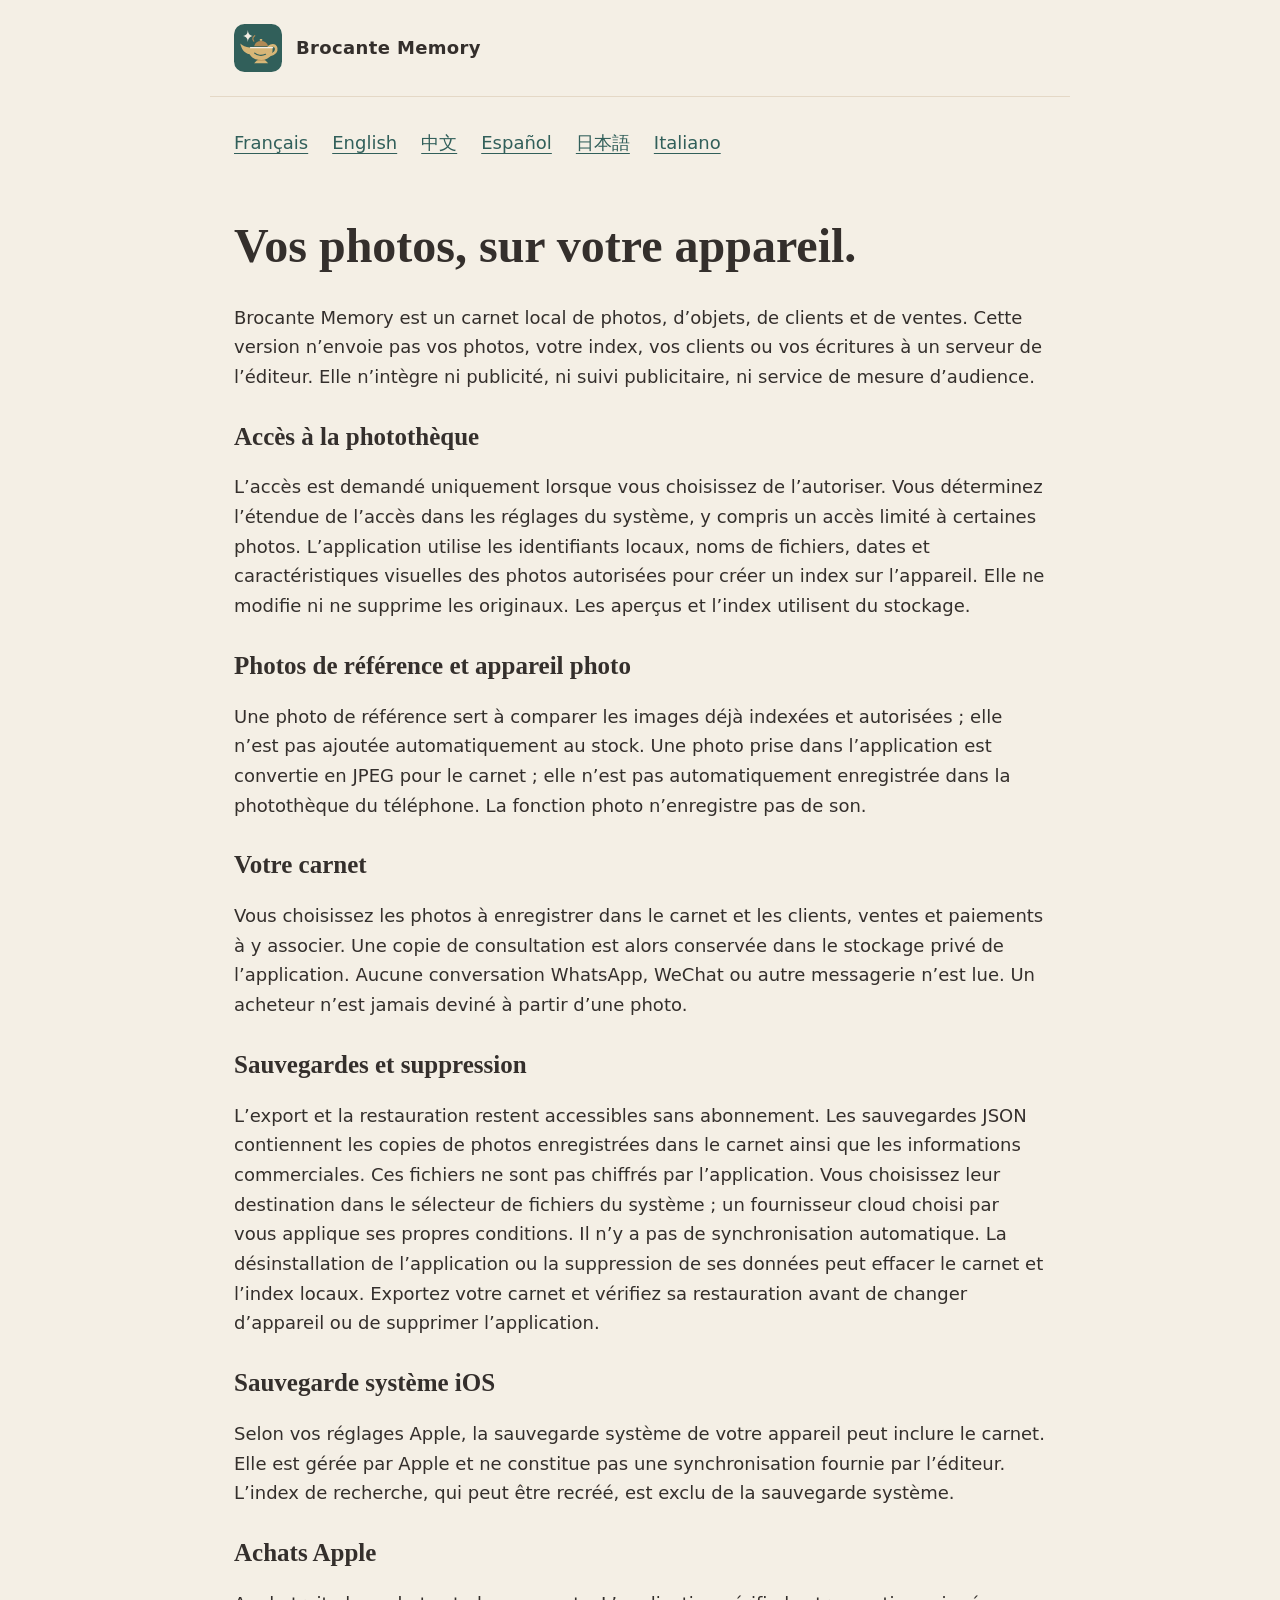
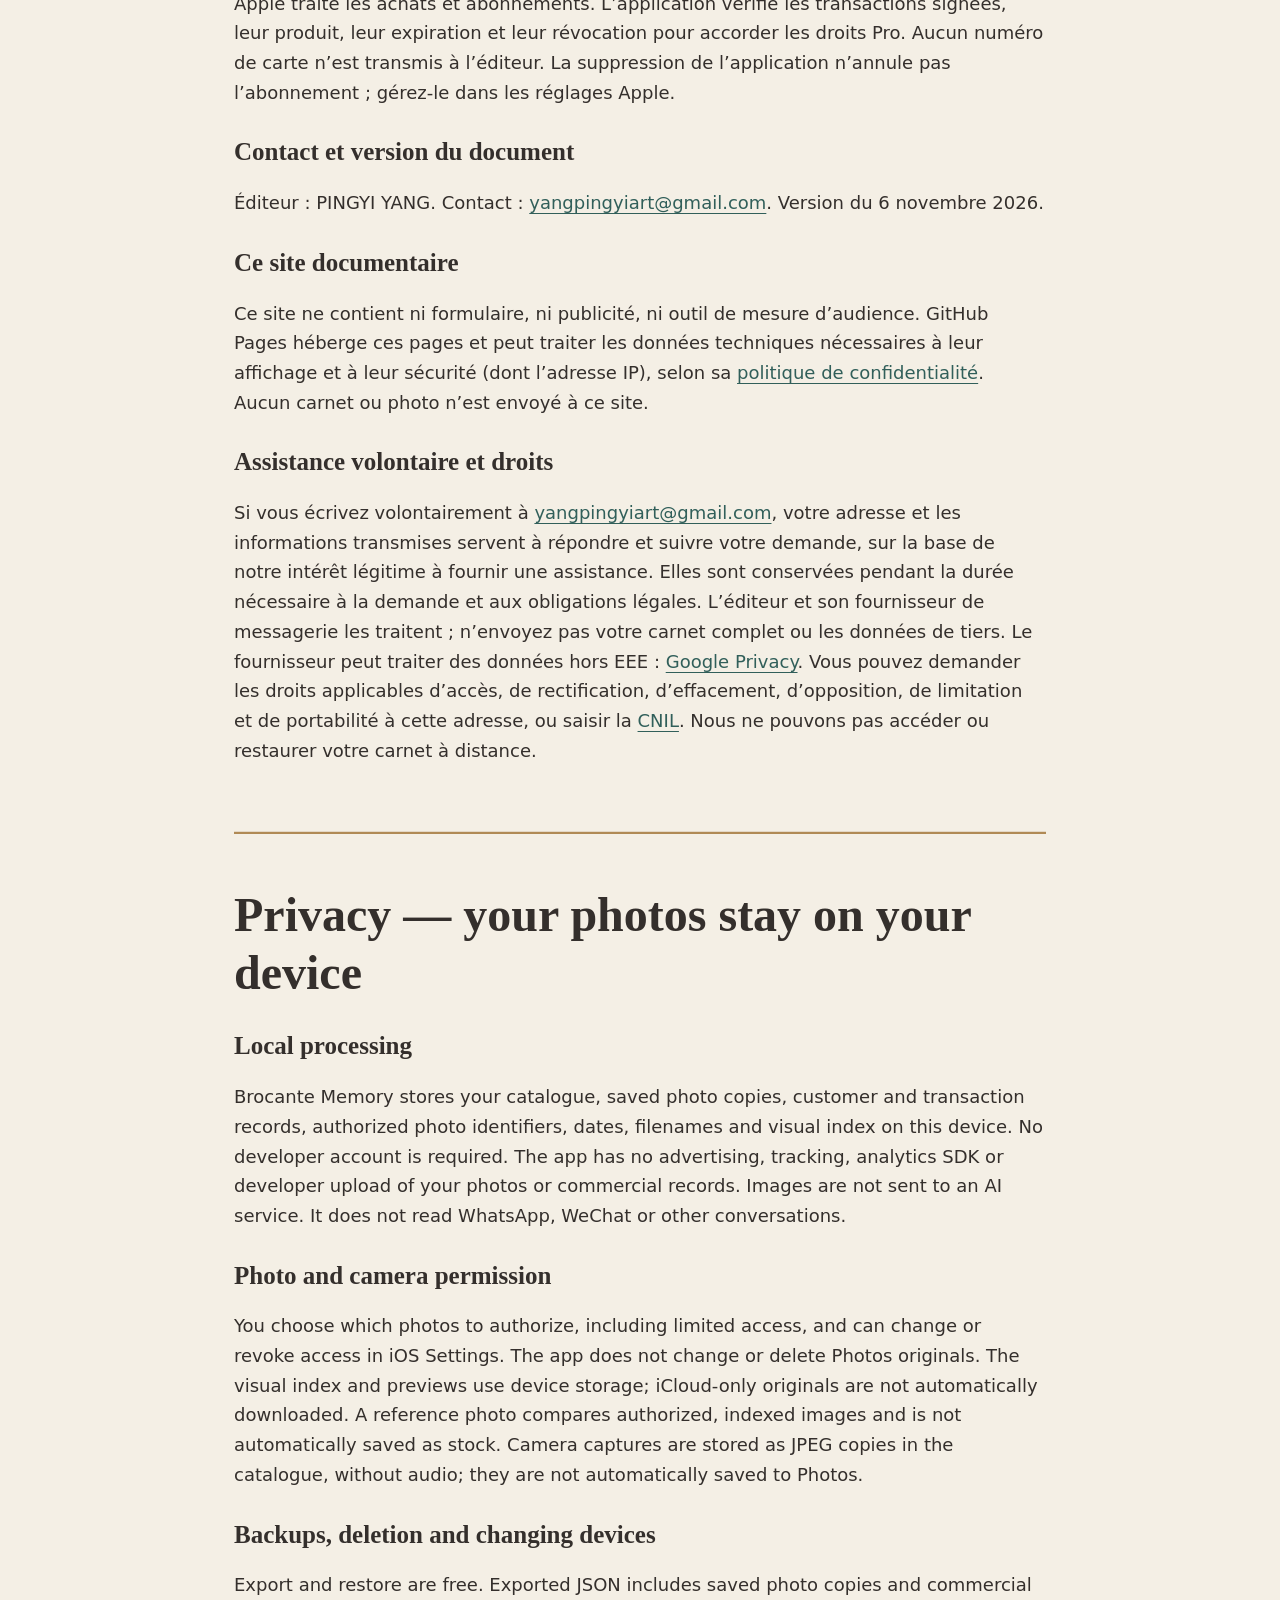
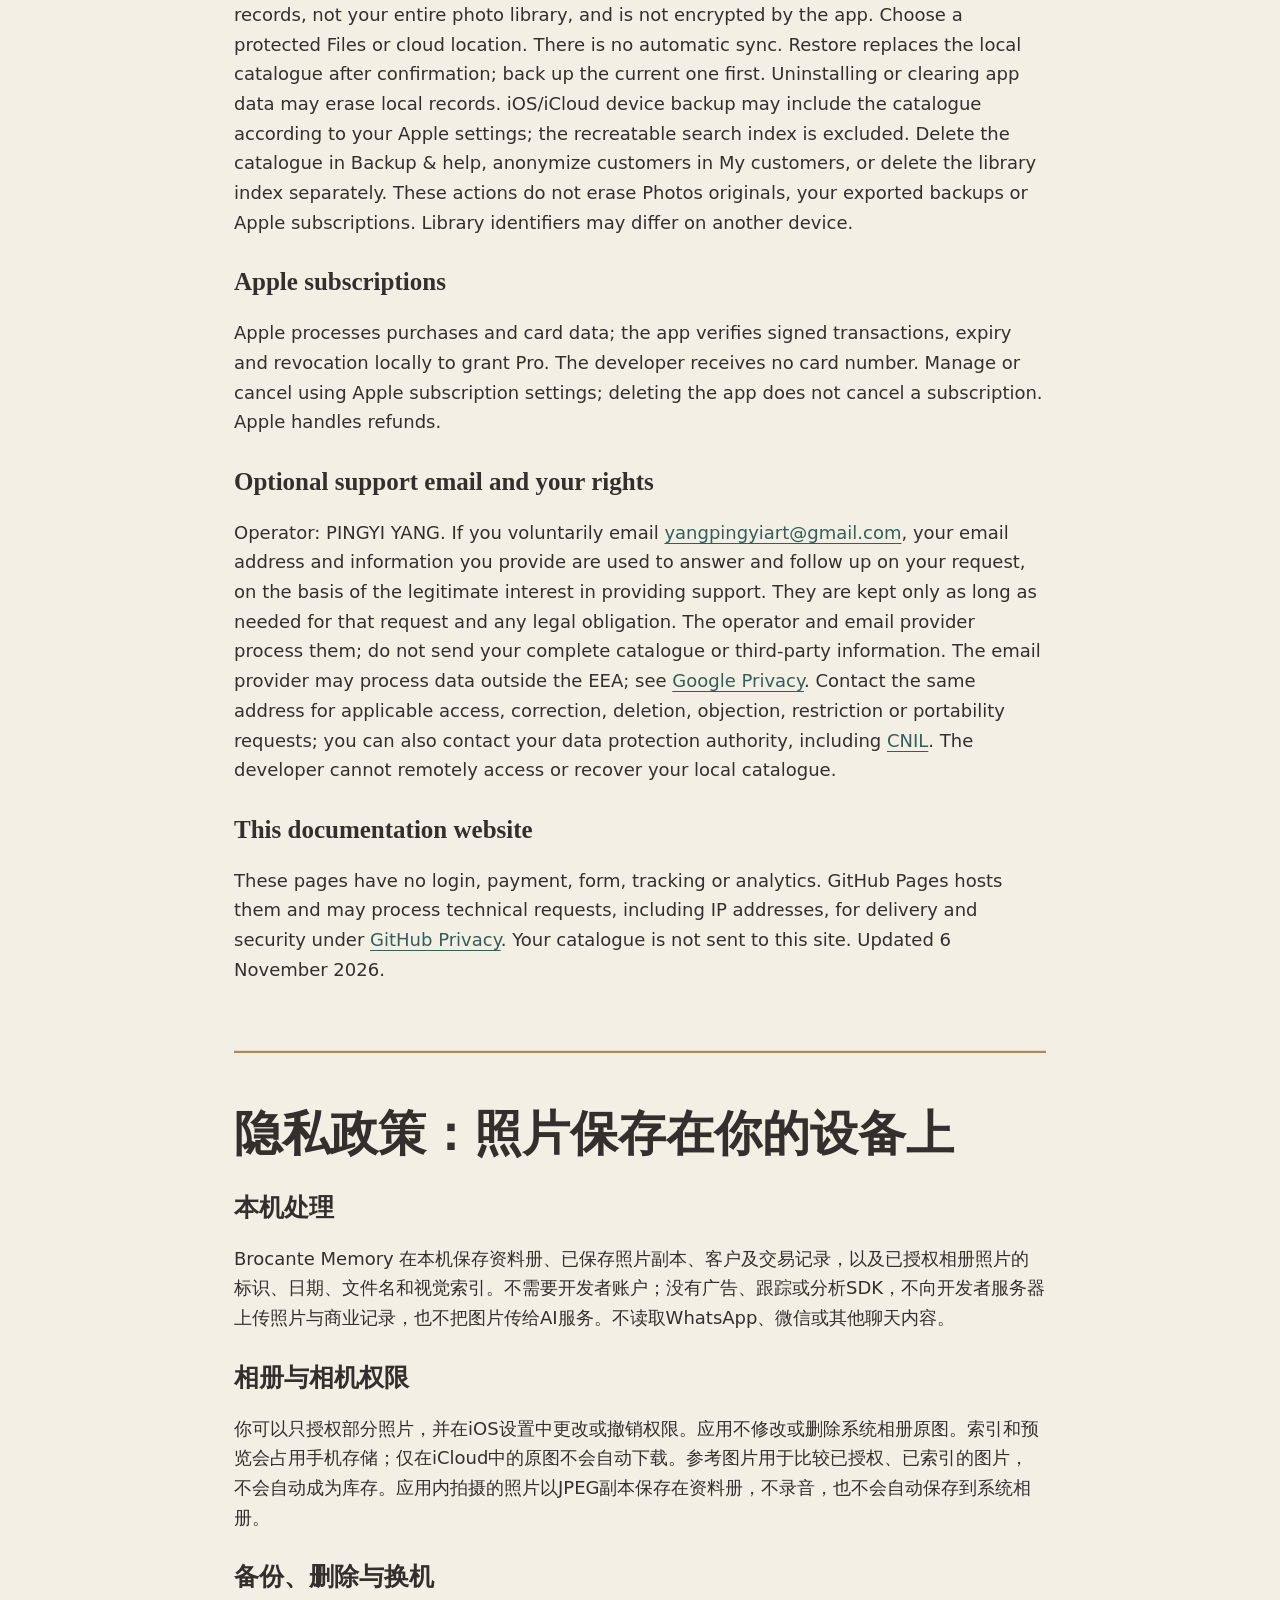
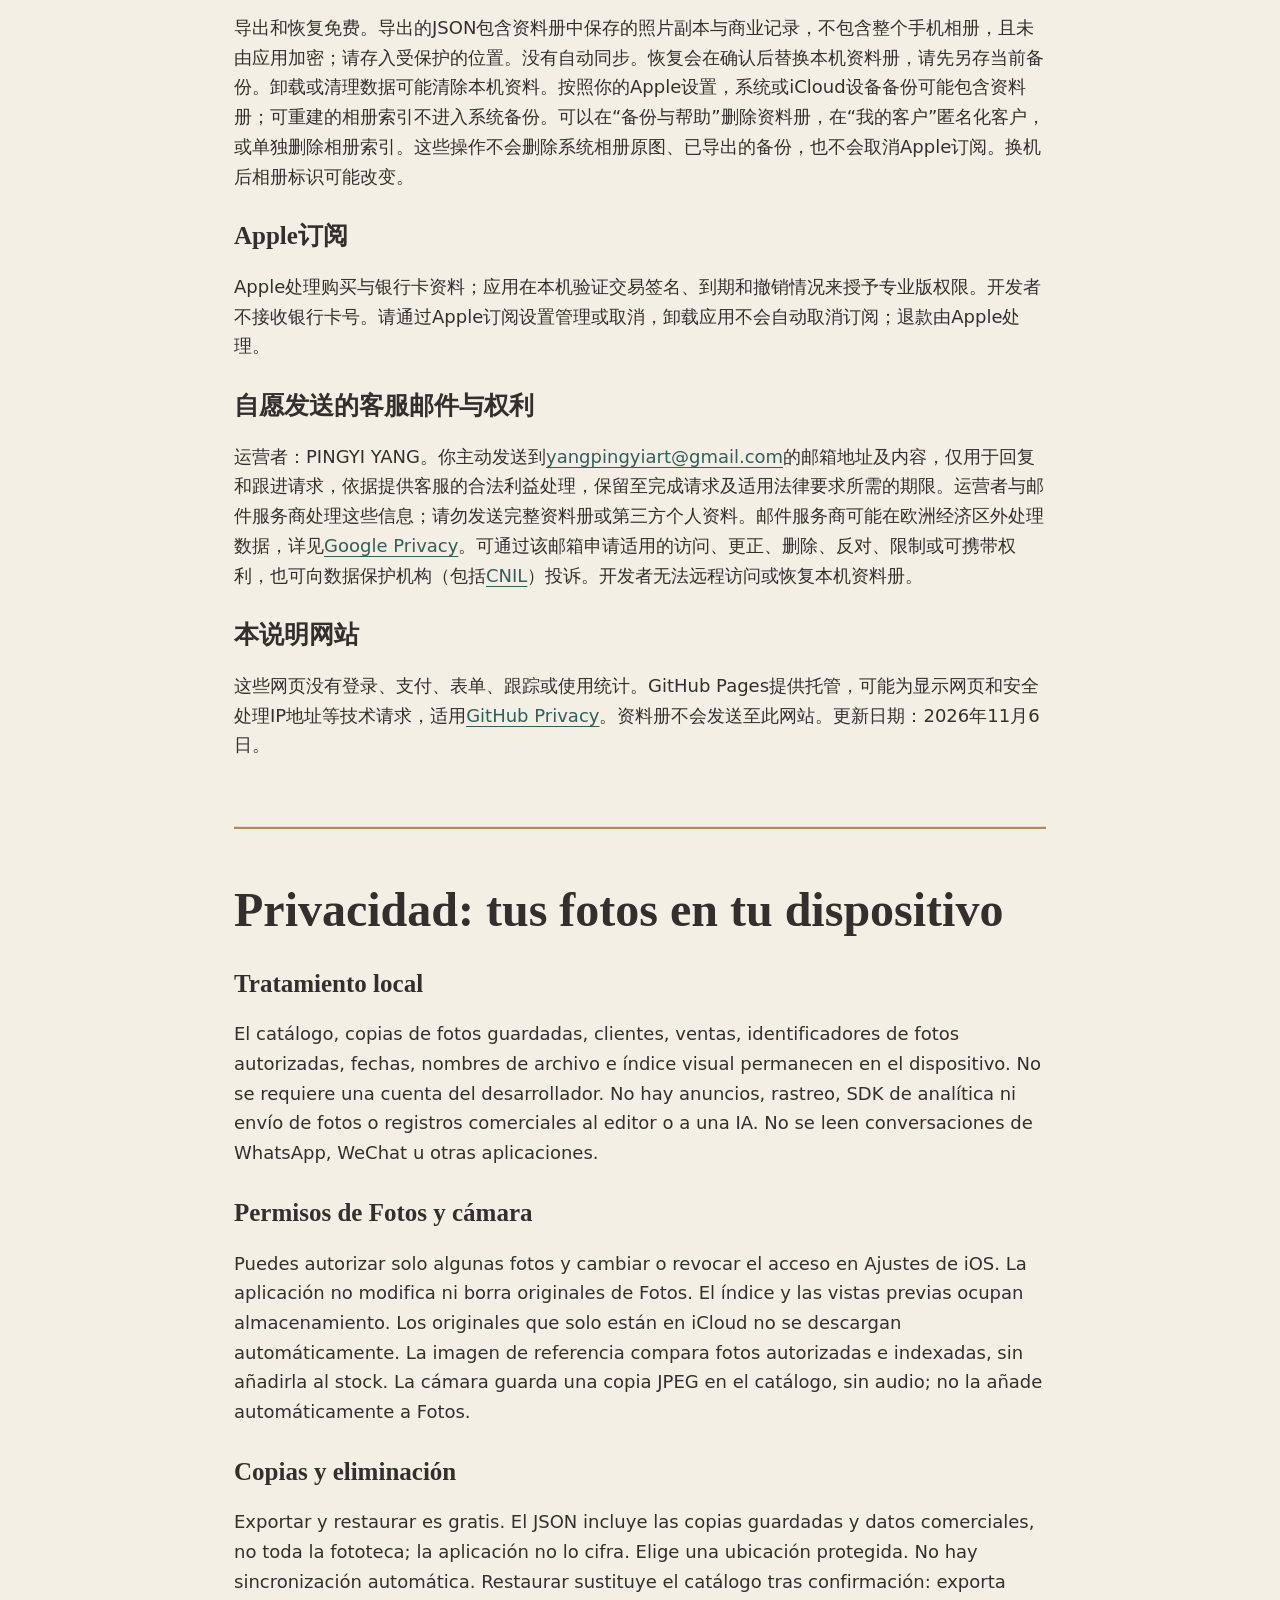
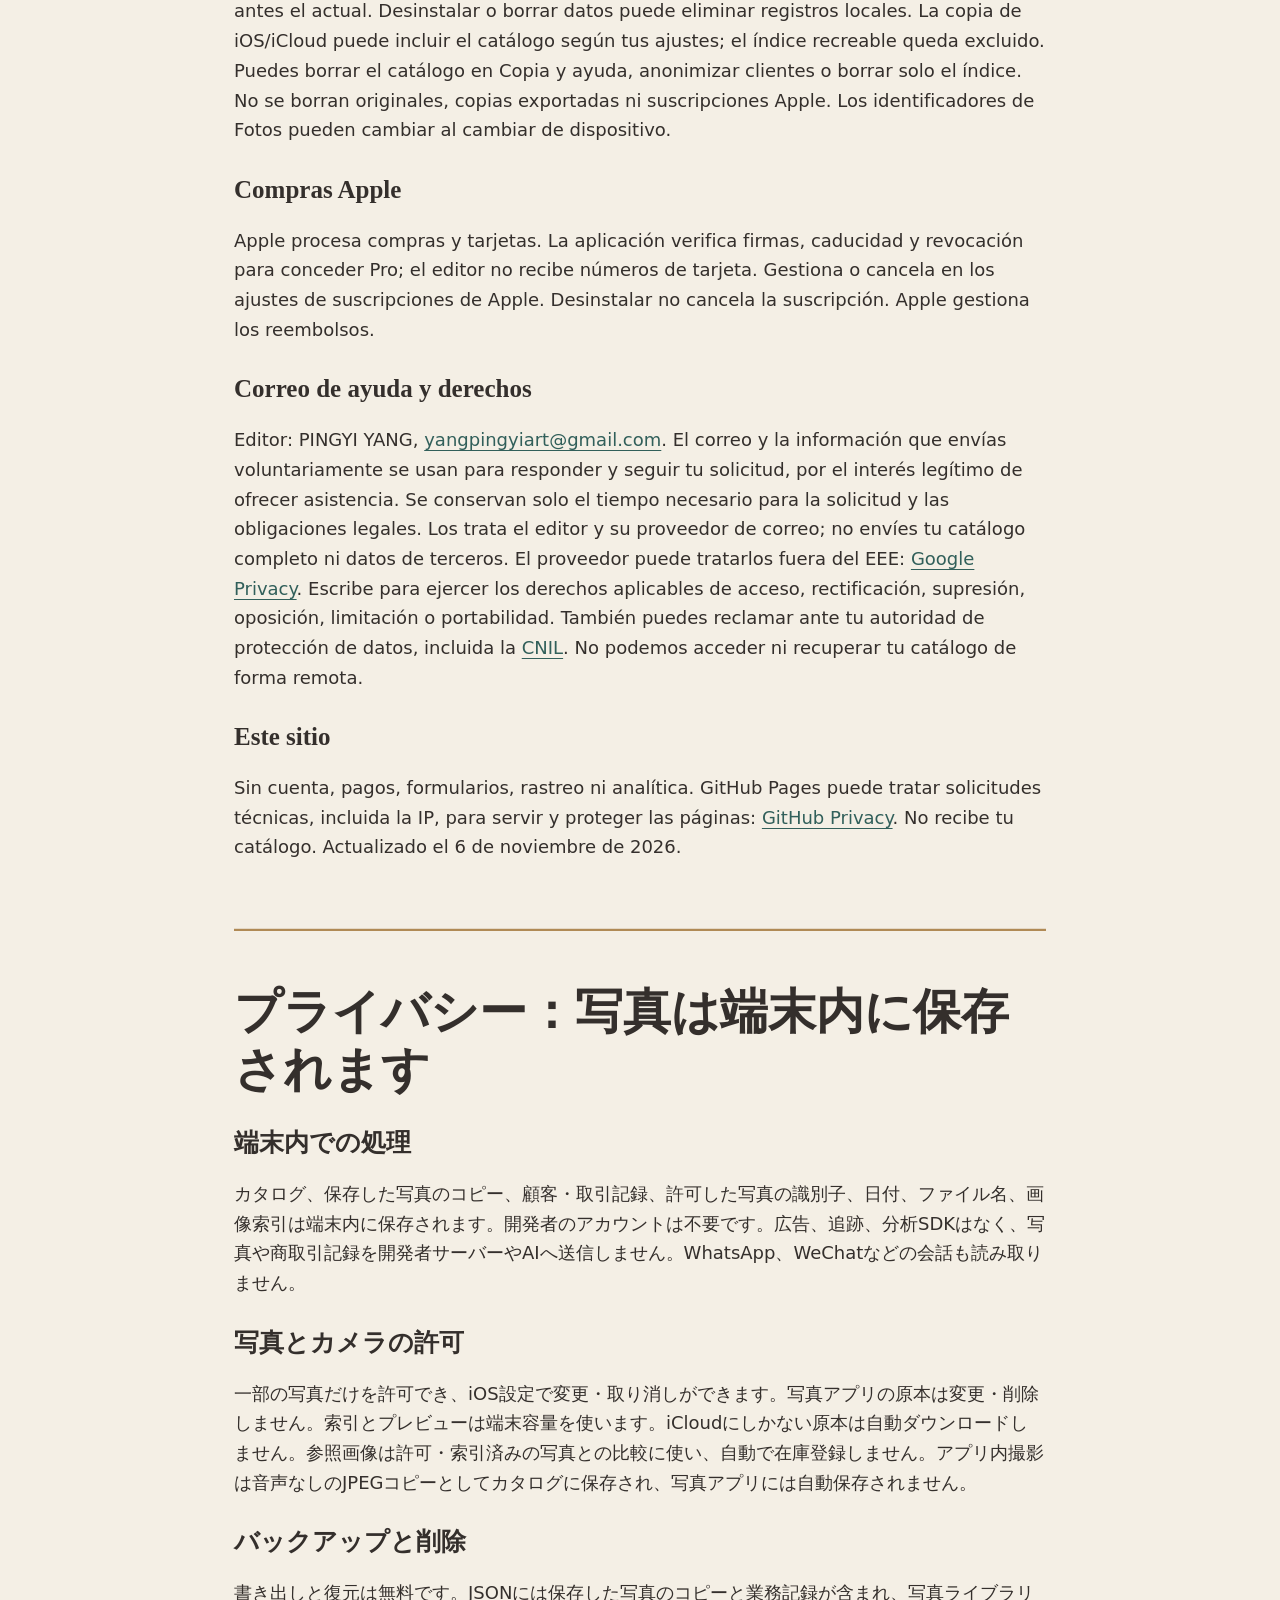
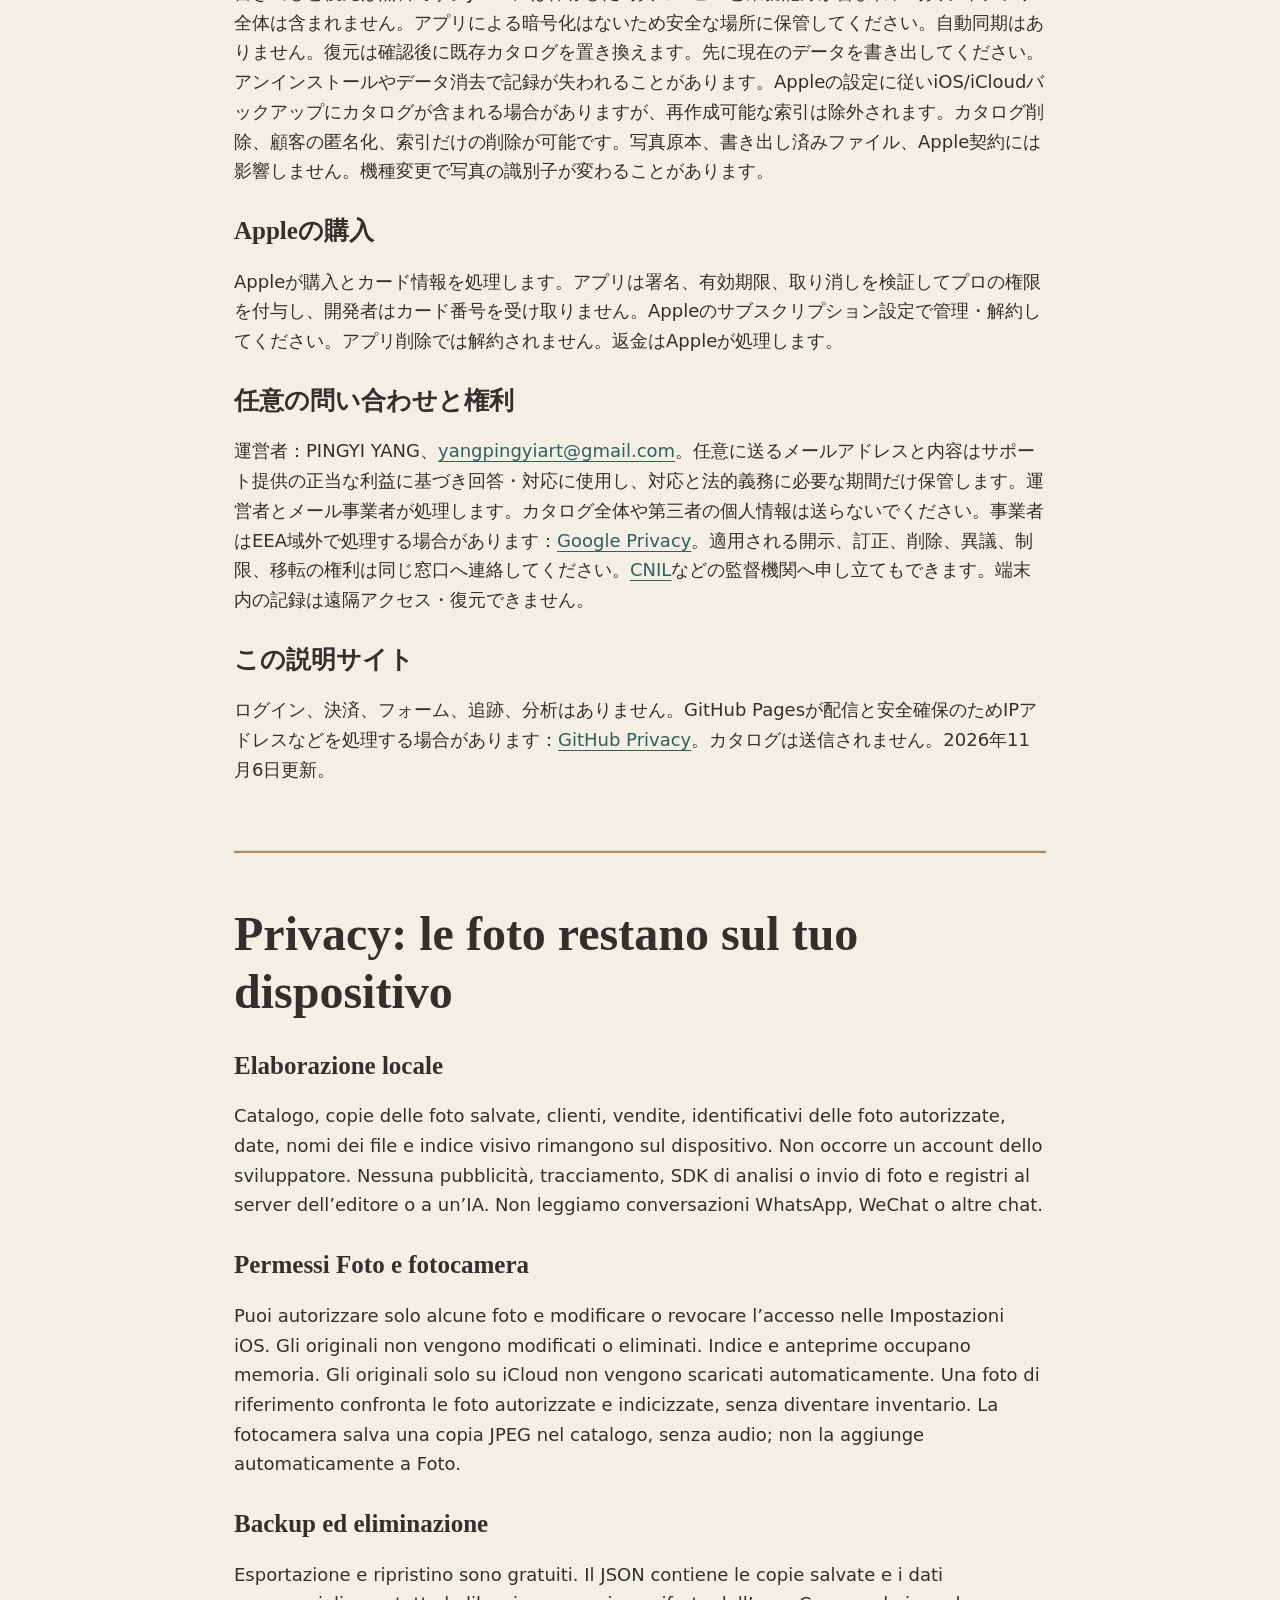
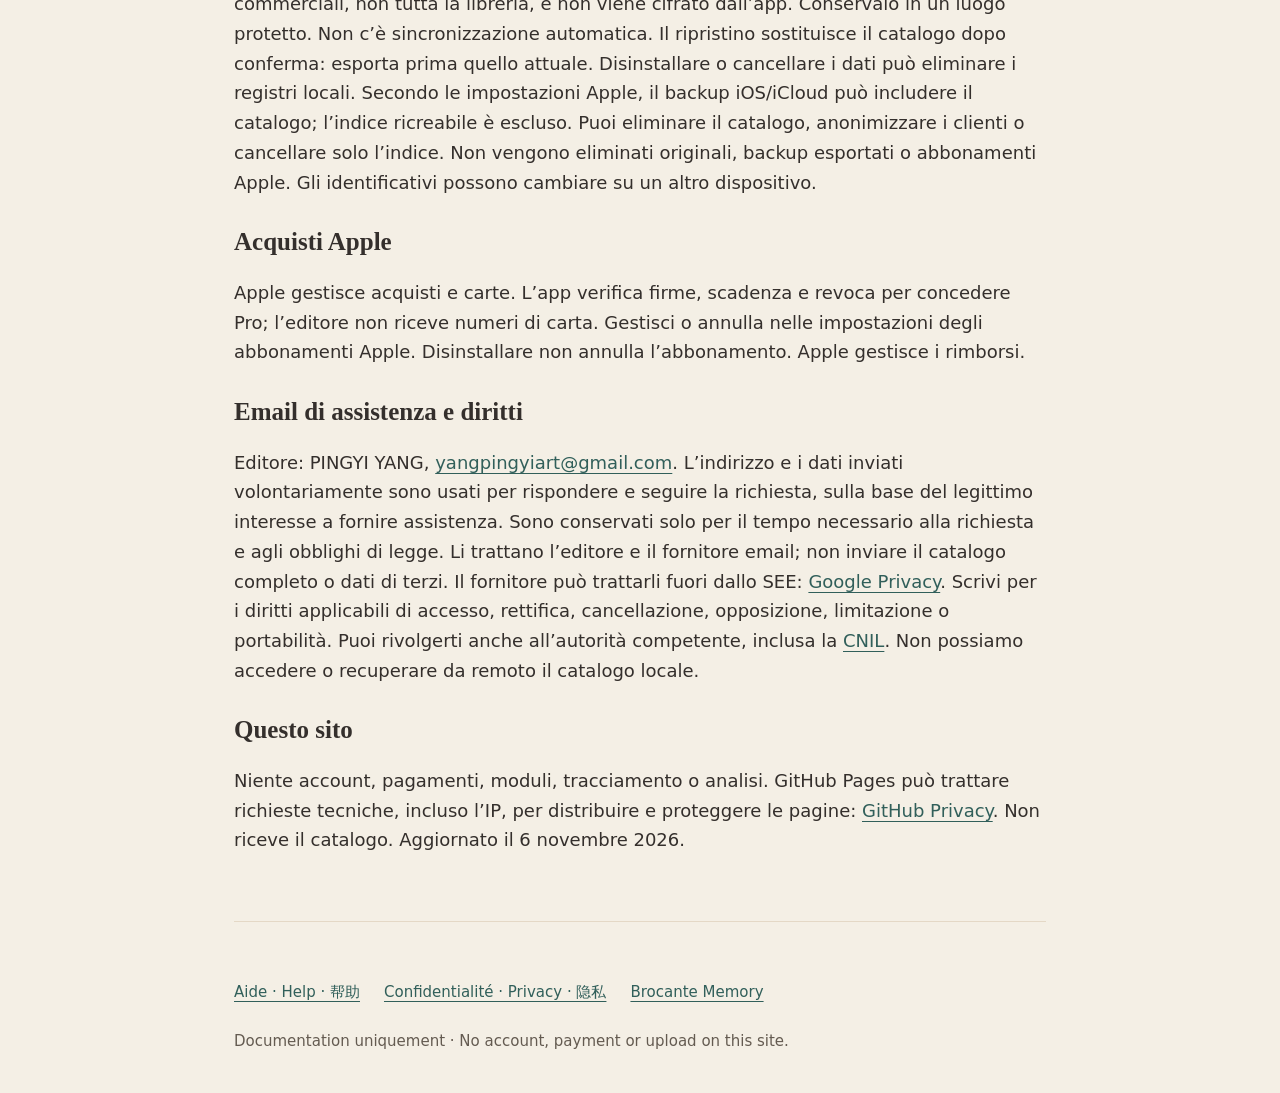
==== privacy.html @ 0a9341d8 "Publish reviewed six-language help and privacy documents" ====
<!doctype html><html lang="fr"><head><meta charset="utf-8"><meta name="viewport" content="width=device-width,initial-scale=1"><title>Brocante Memory — Confidentialité</title><link rel="stylesheet" href="./support.css"><meta http-equiv="Content-Security-Policy" content="default-src 'none'; style-src 'self'; img-src 'self'; base-uri 'none'; form-action 'none'; object-src 'none'"></head><body><header><img src="./icon.svg" alt=""><strong>Brocante Memory</strong></header><main><nav aria-label="Languages"><a href="./privacy.html#fr" lang="fr">Français</a><a href="./privacy.html#en" lang="en">English</a><a href="./privacy.html#zh" lang="zh">中文</a><a href="./privacy.html#es" lang="es">Español</a><a href="./privacy.html#ja" lang="ja">日本語</a><a href="./privacy.html#it" lang="it">Italiano</a></nav><section class="language" id="fr" lang="fr"><h1>Vos photos, sur votre appareil.</h1><p>Brocante Memory est un carnet local de photos, d’objets, de clients et de ventes. Cette version n’envoie pas vos photos, votre index, vos clients ou vos écritures à un serveur de l’éditeur. Elle n’intègre ni publicité, ni suivi publicitaire, ni service de mesure d’audience.</p><h2>Accès à la photothèque</h2><p>L’accès est demandé uniquement lorsque vous choisissez de l’autoriser. Vous déterminez l’étendue de l’accès dans les réglages du système, y compris un accès limité à certaines photos. L’application utilise les identifiants locaux, noms de fichiers, dates et caractéristiques visuelles des photos autorisées pour créer un index sur l’appareil. Elle ne modifie ni ne supprime les originaux. Les aperçus et l’index utilisent du stockage.</p><h2>Photos de référence et appareil photo</h2><p>Une photo de référence sert à comparer les images déjà indexées et autorisées ; elle n’est pas ajoutée automatiquement au stock. Une photo prise dans l’application est convertie en JPEG pour le carnet ; elle n’est pas automatiquement enregistrée dans la photothèque du téléphone. La fonction photo n’enregistre pas de son.</p><h2>Votre carnet</h2><p>Vous choisissez les photos à enregistrer dans le carnet et les clients, ventes et paiements à y associer. Une copie de consultation est alors conservée dans le stockage privé de l’application. Aucune conversation WhatsApp, WeChat ou autre messagerie n’est lue. Un acheteur n’est jamais deviné à partir d’une photo.</p><h2>Sauvegardes et suppression</h2><p>L’export et la restauration restent accessibles sans abonnement. Les sauvegardes JSON contiennent les copies de photos enregistrées dans le carnet ainsi que les informations commerciales. Ces fichiers ne sont pas chiffrés par l’application. Vous choisissez leur destination dans le sélecteur de fichiers du système ; un fournisseur cloud choisi par vous applique ses propres conditions. Il n’y a pas de synchronisation automatique. La désinstallation de l’application ou la suppression de ses données peut effacer le carnet et l’index locaux. Exportez votre carnet et vérifiez sa restauration avant de changer d’appareil ou de supprimer l’application.</p><h2>Sauvegarde système iOS</h2><p>Selon vos réglages Apple, la sauvegarde système de votre appareil peut inclure le carnet. Elle est gérée par Apple et ne constitue pas une synchronisation fournie par l’éditeur. L’index de recherche, qui peut être recréé, est exclu de la sauvegarde système.</p><h2>Achats Apple</h2><p>Apple traite les achats et abonnements. L’application vérifie les transactions signées, leur produit, leur expiration et leur révocation pour accorder les droits Pro. Aucun numéro de carte n’est transmis à l’éditeur. La suppression de l’application n’annule pas l’abonnement ; gérez-le dans les réglages Apple.</p><h2>Contact et version du document</h2><p>Éditeur : PINGYI YANG. Contact : <a href="mailto:yangpingyiart@gmail.com">yangpingyiart@gmail.com</a>. Version du 6 novembre 2026. </p><h2>Ce site documentaire</h2><p>Ce site ne contient ni formulaire, ni publicité, ni outil de mesure d’audience. GitHub Pages héberge ces pages et peut traiter les données techniques nécessaires à leur affichage et à leur sécurité (dont l’adresse IP), selon sa <a href="https://docs.github.com/en/site-policy/privacy-policies/github-general-privacy-statement">politique de confidentialité</a>. Aucun carnet ou photo n’est envoyé à ce site.</p><h2>Assistance volontaire et droits</h2><p>Si vous écrivez volontairement à <a href="mailto:yangpingyiart@gmail.com">yangpingyiart@gmail.com</a>, votre adresse et les informations transmises servent à répondre et suivre votre demande, sur la base de notre intérêt légitime à fournir une assistance. Elles sont conservées pendant la durée nécessaire à la demande et aux obligations légales. L’éditeur et son fournisseur de messagerie les traitent ; n’envoyez pas votre carnet complet ou les données de tiers. Le fournisseur peut traiter des données hors EEE : <a href="https://policies.google.com/privacy">Google Privacy</a>. Vous pouvez demander les droits applicables d’accès, de rectification, d’effacement, d’opposition, de limitation et de portabilité à cette adresse, ou saisir la <a href="https://www.cnil.fr/fr/mes-demarches/les-droits-pour-maitriser-vos-donnees-personnelles">CNIL</a>. Nous ne pouvons pas accéder ou restaurer votre carnet à distance.</p></section><section class="language" id="en" lang="en"><h1>Privacy — your photos stay on your device</h1><h2>Local processing</h2><p>Brocante Memory stores your catalogue, saved photo copies, customer and transaction records, authorized photo identifiers, dates, filenames and visual index on this device. No developer account is required. The app has no advertising, tracking, analytics SDK or developer upload of your photos or commercial records. Images are not sent to an AI service. It does not read WhatsApp, WeChat or other conversations.</p><h2>Photo and camera permission</h2><p>You choose which photos to authorize, including limited access, and can change or revoke access in iOS Settings. The app does not change or delete Photos originals. The visual index and previews use device storage; iCloud-only originals are not automatically downloaded. A reference photo compares authorized, indexed images and is not automatically saved as stock. Camera captures are stored as JPEG copies in the catalogue, without audio; they are not automatically saved to Photos.</p><h2>Backups, deletion and changing devices</h2><p>Export and restore are free. Exported JSON includes saved photo copies and commercial records, not your entire photo library, and is not encrypted by the app. Choose a protected Files or cloud location. There is no automatic sync. Restore replaces the local catalogue after confirmation; back up the current one first. Uninstalling or clearing app data may erase local records. iOS/iCloud device backup may include the catalogue according to your Apple settings; the recreatable search index is excluded. Delete the catalogue in Backup & help, anonymize customers in My customers, or delete the library index separately. These actions do not erase Photos originals, your exported backups or Apple subscriptions. Library identifiers may differ on another device.</p><h2>Apple subscriptions</h2><p>Apple processes purchases and card data; the app verifies signed transactions, expiry and revocation locally to grant Pro. The developer receives no card number. Manage or cancel using Apple subscription settings; deleting the app does not cancel a subscription. Apple handles refunds.</p><h2>Optional support email and your rights</h2><p>Operator: PINGYI YANG. If you voluntarily email <a href="mailto:yangpingyiart@gmail.com">yangpingyiart@gmail.com</a>, your email address and information you provide are used to answer and follow up on your request, on the basis of the legitimate interest in providing support. They are kept only as long as needed for that request and any legal obligation. The operator and email provider process them; do not send your complete catalogue or third-party information. The email provider may process data outside the EEA; see <a href="https://policies.google.com/privacy">Google Privacy</a>. Contact the same address for applicable access, correction, deletion, objection, restriction or portability requests; you can also contact your data protection authority, including <a href="https://www.cnil.fr/fr/mes-demarches/les-droits-pour-maitriser-vos-donnees-personnelles">CNIL</a>. The developer cannot remotely access or recover your local catalogue.</p><h2>This documentation website</h2><p>These pages have no login, payment, form, tracking or analytics. GitHub Pages hosts them and may process technical requests, including IP addresses, for delivery and security under <a href="https://docs.github.com/en/site-policy/privacy-policies/github-general-privacy-statement">GitHub Privacy</a>. Your catalogue is not sent to this site. Updated 6 November 2026.</p></section><section class="language" id="zh" lang="zh"><h1>隐私政策：照片保存在你的设备上</h1><h2>本机处理</h2><p>Brocante Memory 在本机保存资料册、已保存照片副本、客户及交易记录，以及已授权相册照片的标识、日期、文件名和视觉索引。不需要开发者账户；没有广告、跟踪或分析SDK，不向开发者服务器上传照片与商业记录，也不把图片传给AI服务。不读取WhatsApp、微信或其他聊天内容。</p><h2>相册与相机权限</h2><p>你可以只授权部分照片，并在iOS设置中更改或撤销权限。应用不修改或删除系统相册原图。索引和预览会占用手机存储；仅在iCloud中的原图不会自动下载。参考图片用于比较已授权、已索引的图片，不会自动成为库存。应用内拍摄的照片以JPEG副本保存在资料册，不录音，也不会自动保存到系统相册。</p><h2>备份、删除与换机</h2><p>导出和恢复免费。导出的JSON包含资料册中保存的照片副本与商业记录，不包含整个手机相册，且未由应用加密；请存入受保护的位置。没有自动同步。恢复会在确认后替换本机资料册，请先另存当前备份。卸载或清理数据可能清除本机资料。按照你的Apple设置，系统或iCloud设备备份可能包含资料册；可重建的相册索引不进入系统备份。可以在“备份与帮助”删除资料册，在“我的客户”匿名化客户，或单独删除相册索引。这些操作不会删除系统相册原图、已导出的备份，也不会取消Apple订阅。换机后相册标识可能改变。</p><h2>Apple订阅</h2><p>Apple处理购买与银行卡资料；应用在本机验证交易签名、到期和撤销情况来授予专业版权限。开发者不接收银行卡号。请通过Apple订阅设置管理或取消，卸载应用不会自动取消订阅；退款由Apple处理。</p><h2>自愿发送的客服邮件与权利</h2><p>运营者：PINGYI YANG。你主动发送到<a href="mailto:yangpingyiart@gmail.com">yangpingyiart@gmail.com</a>的邮箱地址及内容，仅用于回复和跟进请求，依据提供客服的合法利益处理，保留至完成请求及适用法律要求所需的期限。运营者与邮件服务商处理这些信息；请勿发送完整资料册或第三方个人资料。邮件服务商可能在欧洲经济区外处理数据，详见<a href="https://policies.google.com/privacy">Google Privacy</a>。可通过该邮箱申请适用的访问、更正、删除、反对、限制或可携带权利，也可向数据保护机构（包括<a href="https://www.cnil.fr/fr/mes-demarches/les-droits-pour-maitriser-vos-donnees-personnelles">CNIL</a>）投诉。开发者无法远程访问或恢复本机资料册。</p><h2>本说明网站</h2><p>这些网页没有登录、支付、表单、跟踪或使用统计。GitHub Pages提供托管，可能为显示网页和安全处理IP地址等技术请求，适用<a href="https://docs.github.com/en/site-policy/privacy-policies/github-general-privacy-statement">GitHub Privacy</a>。资料册不会发送至此网站。更新日期：2026年11月6日。</p></section><section class="language" id="es" lang="es"><h1>Privacidad: tus fotos en tu dispositivo</h1><h2>Tratamiento local</h2><p>El catálogo, copias de fotos guardadas, clientes, ventas, identificadores de fotos autorizadas, fechas, nombres de archivo e índice visual permanecen en el dispositivo. No se requiere una cuenta del desarrollador. No hay anuncios, rastreo, SDK de analítica ni envío de fotos o registros comerciales al editor o a una IA. No se leen conversaciones de WhatsApp, WeChat u otras aplicaciones.</p><h2>Permisos de Fotos y cámara</h2><p>Puedes autorizar solo algunas fotos y cambiar o revocar el acceso en Ajustes de iOS. La aplicación no modifica ni borra originales de Fotos. El índice y las vistas previas ocupan almacenamiento. Los originales que solo están en iCloud no se descargan automáticamente. La imagen de referencia compara fotos autorizadas e indexadas, sin añadirla al stock. La cámara guarda una copia JPEG en el catálogo, sin audio; no la añade automáticamente a Fotos.</p><h2>Copias y eliminación</h2><p>Exportar y restaurar es gratis. El JSON incluye las copias guardadas y datos comerciales, no toda la fototeca; la aplicación no lo cifra. Elige una ubicación protegida. No hay sincronización automática. Restaurar sustituye el catálogo tras confirmación: exporta antes el actual. Desinstalar o borrar datos puede eliminar registros locales. La copia de iOS/iCloud puede incluir el catálogo según tus ajustes; el índice recreable queda excluido. Puedes borrar el catálogo en Copia y ayuda, anonimizar clientes o borrar solo el índice. No se borran originales, copias exportadas ni suscripciones Apple. Los identificadores de Fotos pueden cambiar al cambiar de dispositivo.</p><h2>Compras Apple</h2><p>Apple procesa compras y tarjetas. La aplicación verifica firmas, caducidad y revocación para conceder Pro; el editor no recibe números de tarjeta. Gestiona o cancela en los ajustes de suscripciones de Apple. Desinstalar no cancela la suscripción. Apple gestiona los reembolsos.</p><h2>Correo de ayuda y derechos</h2><p>Editor: PINGYI YANG, <a href="mailto:yangpingyiart@gmail.com">yangpingyiart@gmail.com</a>. El correo y la información que envías voluntariamente se usan para responder y seguir tu solicitud, por el interés legítimo de ofrecer asistencia. Se conservan solo el tiempo necesario para la solicitud y las obligaciones legales. Los trata el editor y su proveedor de correo; no envíes tu catálogo completo ni datos de terceros. El proveedor puede tratarlos fuera del EEE: <a href="https://policies.google.com/privacy">Google Privacy</a>. Escribe para ejercer los derechos aplicables de acceso, rectificación, supresión, oposición, limitación o portabilidad. También puedes reclamar ante tu autoridad de protección de datos, incluida la <a href="https://www.cnil.fr/fr/mes-demarches/les-droits-pour-maitriser-vos-donnees-personnelles">CNIL</a>. No podemos acceder ni recuperar tu catálogo de forma remota.</p><h2>Este sitio</h2><p>Sin cuenta, pagos, formularios, rastreo ni analítica. GitHub Pages puede tratar solicitudes técnicas, incluida la IP, para servir y proteger las páginas: <a href="https://docs.github.com/en/site-policy/privacy-policies/github-general-privacy-statement">GitHub Privacy</a>. No recibe tu catálogo. Actualizado el 6 de noviembre de 2026.</p></section><section class="language" id="ja" lang="ja"><h1>プライバシー：写真は端末内に保存されます</h1><h2>端末内での処理</h2><p>カタログ、保存した写真のコピー、顧客・取引記録、許可した写真の識別子、日付、ファイル名、画像索引は端末内に保存されます。開発者のアカウントは不要です。広告、追跡、分析SDKはなく、写真や商取引記録を開発者サーバーやAIへ送信しません。WhatsApp、WeChatなどの会話も読み取りません。</p><h2>写真とカメラの許可</h2><p>一部の写真だけを許可でき、iOS設定で変更・取り消しができます。写真アプリの原本は変更・削除しません。索引とプレビューは端末容量を使います。iCloudにしかない原本は自動ダウンロードしません。参照画像は許可・索引済みの写真との比較に使い、自動で在庫登録しません。アプリ内撮影は音声なしのJPEGコピーとしてカタログに保存され、写真アプリには自動保存されません。</p><h2>バックアップと削除</h2><p>書き出しと復元は無料です。JSONには保存した写真のコピーと業務記録が含まれ、写真ライブラリ全体は含まれません。アプリによる暗号化はないため安全な場所に保管してください。自動同期はありません。復元は確認後に既存カタログを置き換えます。先に現在のデータを書き出してください。アンインストールやデータ消去で記録が失われることがあります。Appleの設定に従いiOS/iCloudバックアップにカタログが含まれる場合がありますが、再作成可能な索引は除外されます。カタログ削除、顧客の匿名化、索引だけの削除が可能です。写真原本、書き出し済みファイル、Apple契約には影響しません。機種変更で写真の識別子が変わることがあります。</p><h2>Appleの購入</h2><p>Appleが購入とカード情報を処理します。アプリは署名、有効期限、取り消しを検証してプロの権限を付与し、開発者はカード番号を受け取りません。Appleのサブスクリプション設定で管理・解約してください。アプリ削除では解約されません。返金はAppleが処理します。</p><h2>任意の問い合わせと権利</h2><p>運営者：PINGYI YANG、<a href="mailto:yangpingyiart@gmail.com">yangpingyiart@gmail.com</a>。任意に送るメールアドレスと内容はサポート提供の正当な利益に基づき回答・対応に使用し、対応と法的義務に必要な期間だけ保管します。運営者とメール事業者が処理します。カタログ全体や第三者の個人情報は送らないでください。事業者はEEA域外で処理する場合があります：<a href="https://policies.google.com/privacy">Google Privacy</a>。適用される開示、訂正、削除、異議、制限、移転の権利は同じ窓口へ連絡してください。<a href="https://www.cnil.fr/fr/mes-demarches/les-droits-pour-maitriser-vos-donnees-personnelles">CNIL</a>などの監督機関へ申し立てもできます。端末内の記録は遠隔アクセス・復元できません。</p><h2>この説明サイト</h2><p>ログイン、決済、フォーム、追跡、分析はありません。GitHub Pagesが配信と安全確保のためIPアドレスなどを処理する場合があります：<a href="https://docs.github.com/en/site-policy/privacy-policies/github-general-privacy-statement">GitHub Privacy</a>。カタログは送信されません。2026年11月6日更新。</p></section><section class="language" id="it" lang="it"><h1>Privacy: le foto restano sul tuo dispositivo</h1><h2>Elaborazione locale</h2><p>Catalogo, copie delle foto salvate, clienti, vendite, identificativi delle foto autorizzate, date, nomi dei file e indice visivo rimangono sul dispositivo. Non occorre un account dello sviluppatore. Nessuna pubblicità, tracciamento, SDK di analisi o invio di foto e registri al server dell’editore o a un’IA. Non leggiamo conversazioni WhatsApp, WeChat o altre chat.</p><h2>Permessi Foto e fotocamera</h2><p>Puoi autorizzare solo alcune foto e modificare o revocare l’accesso nelle Impostazioni iOS. Gli originali non vengono modificati o eliminati. Indice e anteprime occupano memoria. Gli originali solo su iCloud non vengono scaricati automaticamente. Una foto di riferimento confronta le foto autorizzate e indicizzate, senza diventare inventario. La fotocamera salva una copia JPEG nel catalogo, senza audio; non la aggiunge automaticamente a Foto.</p><h2>Backup ed eliminazione</h2><p>Esportazione e ripristino sono gratuiti. Il JSON contiene le copie salvate e i dati commerciali, non tutta la libreria, e non viene cifrato dall’app. Conservalo in un luogo protetto. Non c’è sincronizzazione automatica. Il ripristino sostituisce il catalogo dopo conferma: esporta prima quello attuale. Disinstallare o cancellare i dati può eliminare i registri locali. Secondo le impostazioni Apple, il backup iOS/iCloud può includere il catalogo; l’indice ricreabile è escluso. Puoi eliminare il catalogo, anonimizzare i clienti o cancellare solo l’indice. Non vengono eliminati originali, backup esportati o abbonamenti Apple. Gli identificativi possono cambiare su un altro dispositivo.</p><h2>Acquisti Apple</h2><p>Apple gestisce acquisti e carte. L’app verifica firme, scadenza e revoca per concedere Pro; l’editore non riceve numeri di carta. Gestisci o annulla nelle impostazioni degli abbonamenti Apple. Disinstallare non annulla l’abbonamento. Apple gestisce i rimborsi.</p><h2>Email di assistenza e diritti</h2><p>Editore: PINGYI YANG, <a href="mailto:yangpingyiart@gmail.com">yangpingyiart@gmail.com</a>. L’indirizzo e i dati inviati volontariamente sono usati per rispondere e seguire la richiesta, sulla base del legittimo interesse a fornire assistenza. Sono conservati solo per il tempo necessario alla richiesta e agli obblighi di legge. Li trattano l’editore e il fornitore email; non inviare il catalogo completo o dati di terzi. Il fornitore può trattarli fuori dallo SEE: <a href="https://policies.google.com/privacy">Google Privacy</a>. Scrivi per i diritti applicabili di accesso, rettifica, cancellazione, opposizione, limitazione o portabilità. Puoi rivolgerti anche all’autorità competente, inclusa la <a href="https://www.cnil.fr/fr/mes-demarches/les-droits-pour-maitriser-vos-donnees-personnelles">CNIL</a>. Non possiamo accedere o recuperare da remoto il catalogo locale.</p><h2>Questo sito</h2><p>Niente account, pagamenti, moduli, tracciamento o analisi. GitHub Pages può trattare richieste tecniche, incluso l’IP, per distribuire e proteggere le pagine: <a href="https://docs.github.com/en/site-policy/privacy-policies/github-general-privacy-statement">GitHub Privacy</a>. Non riceve il catalogo. Aggiornato il 6 novembre 2026.</p></section></main><footer><nav><a href="./support.html">Aide · Help · 帮助</a><a href="./privacy.html">Confidentialité · Privacy · 隐私</a><a href="./index.html">Brocante Memory</a></nav><p>Documentation uniquement · No account, payment or upload on this site.</p></footer></body></html>
---- support.css ----
*{box-sizing:border-box}body{margin:0;background:#f4efe5;color:#342f2c;font:18px/1.65 system-ui,sans-serif}header,main,footer{max-width:860px;margin:auto;padding:24px}header{display:flex;align-items:center;gap:14px;border-bottom:1px solid #e4d8c6}header img{width:48px;height:48px}h1,h2{font-family:Georgia,serif;line-height:1.2}h1{font-size:clamp(32px,6vw,48px);margin:28px 0}h2{font-size:25px}a{color:#315f5a;text-underline-offset:4px}nav{display:flex;flex-wrap:wrap;gap:24px}section{padding:14px 0;border-bottom:1px solid #e4d8c6}.draft{padding:16px;border:1px solid #965e64;background:#f7ebe9}.quiet,footer{font-size:15px;color:#645b51}p{overflow-wrap:anywhere}a:focus-visible{outline:3px solid #315f5a;outline-offset:4px}
html{scroll-padding-top:20px}.language{scroll-margin-top:20px;padding:24px 0 48px}.language+ .language{border-top:2px solid #b08a55}nav a{min-height:44px;display:inline-flex;align-items:center}h2{margin-top:30px}header strong{letter-spacing:.02em}@media(max-width:480px){header,main,footer{padding:20px}body{font-size:17px}nav{gap:8px 20px}}
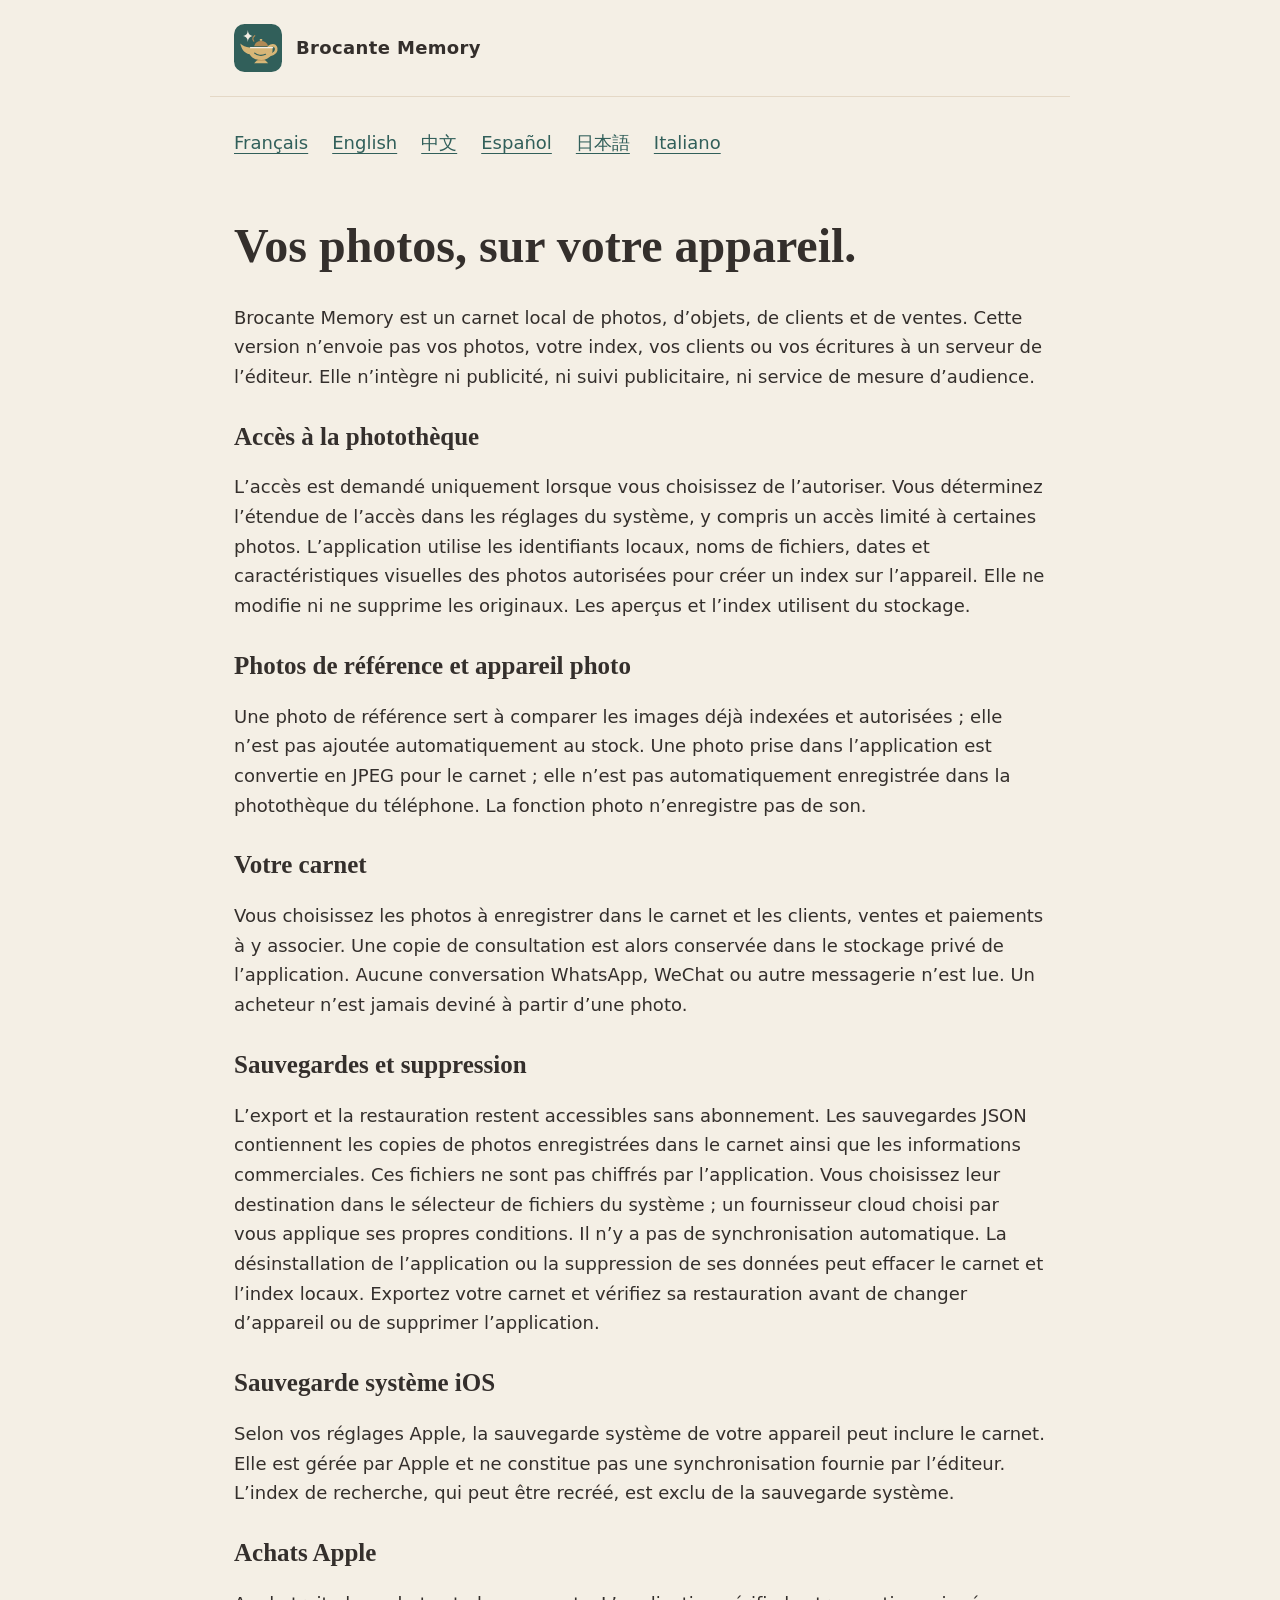
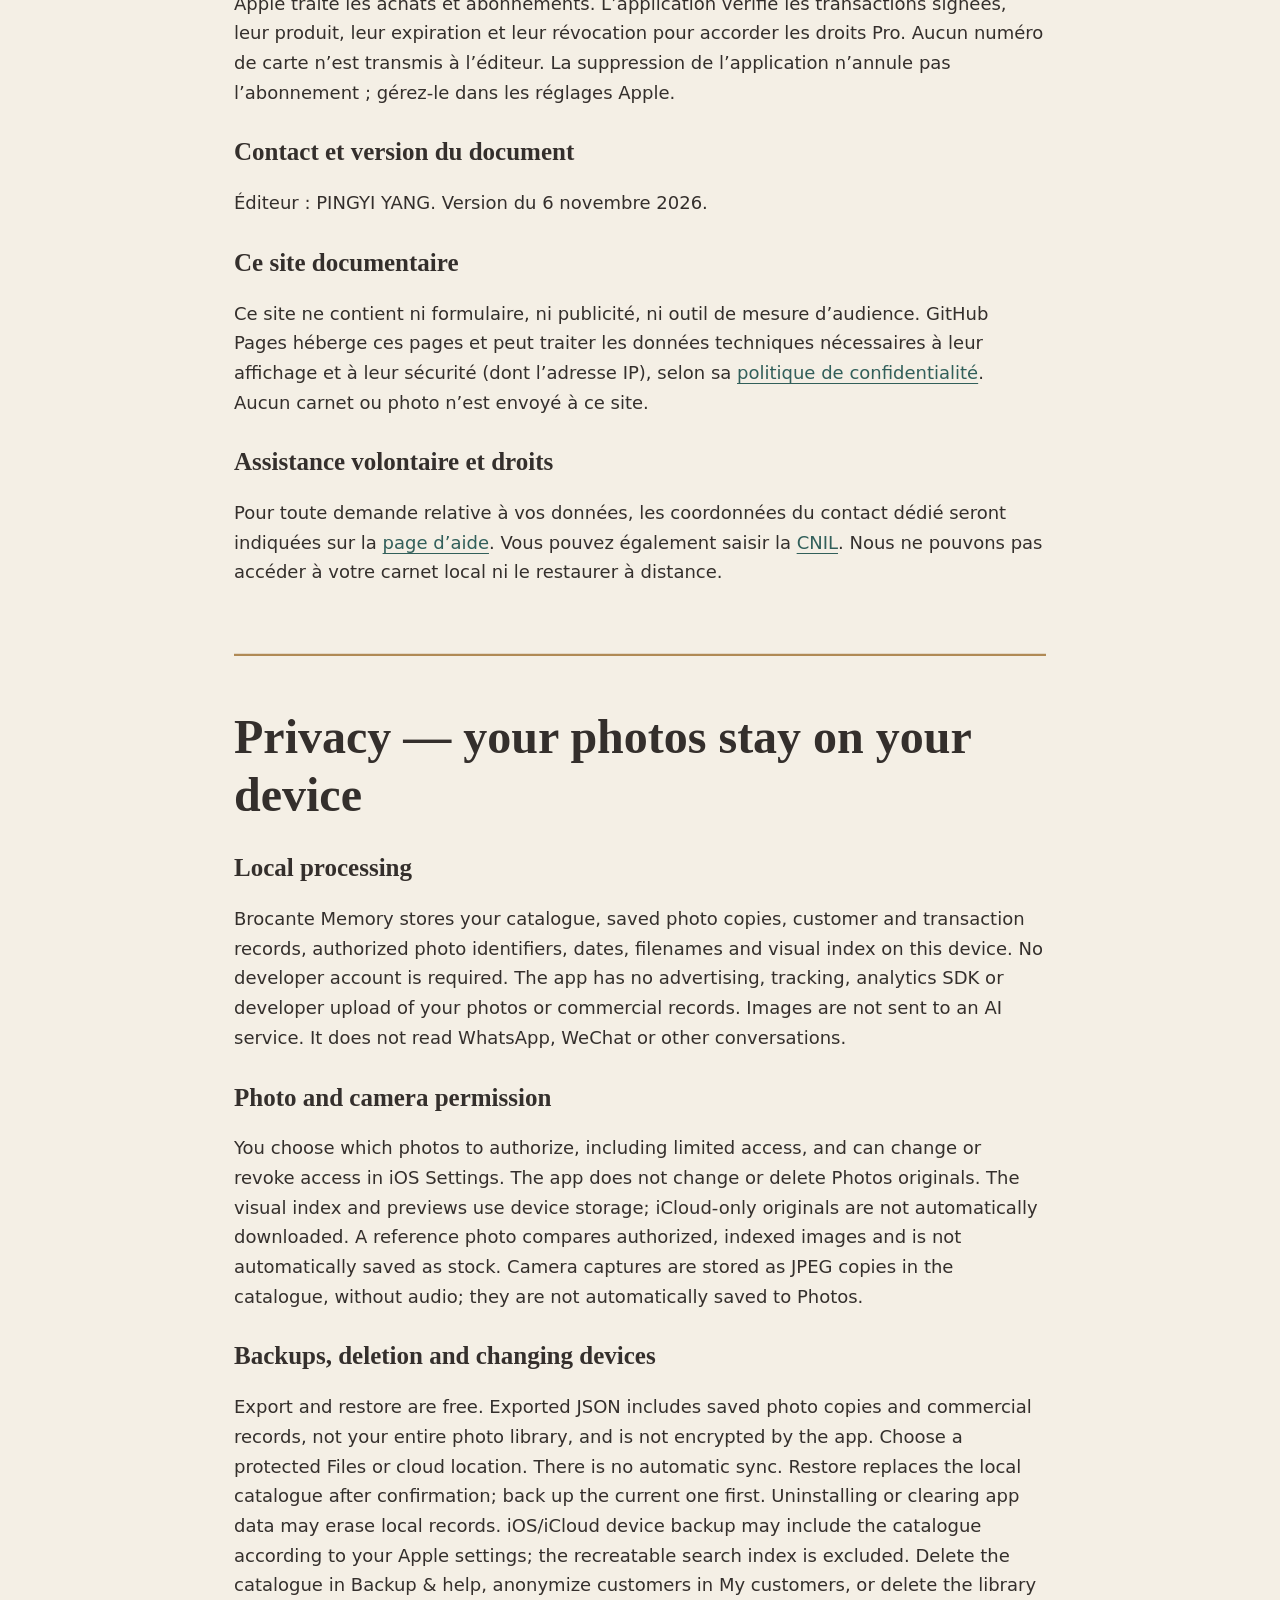
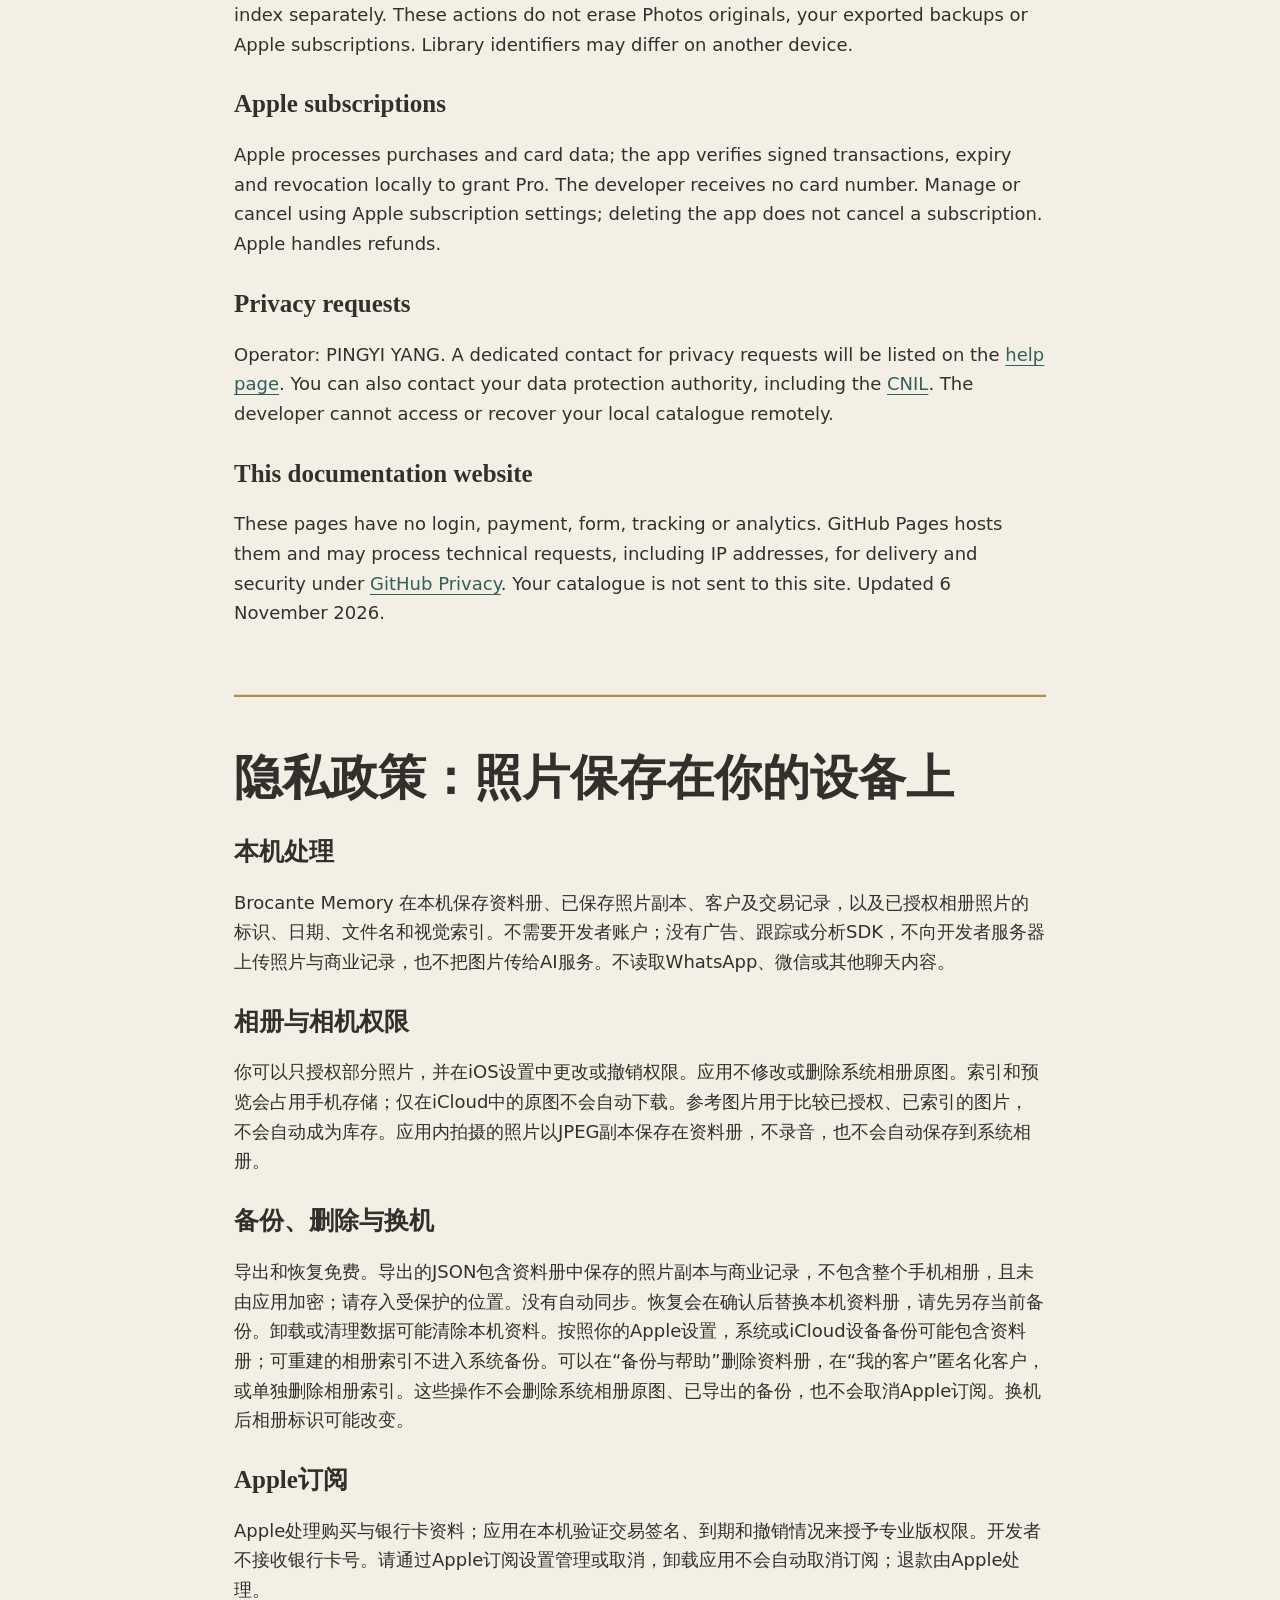
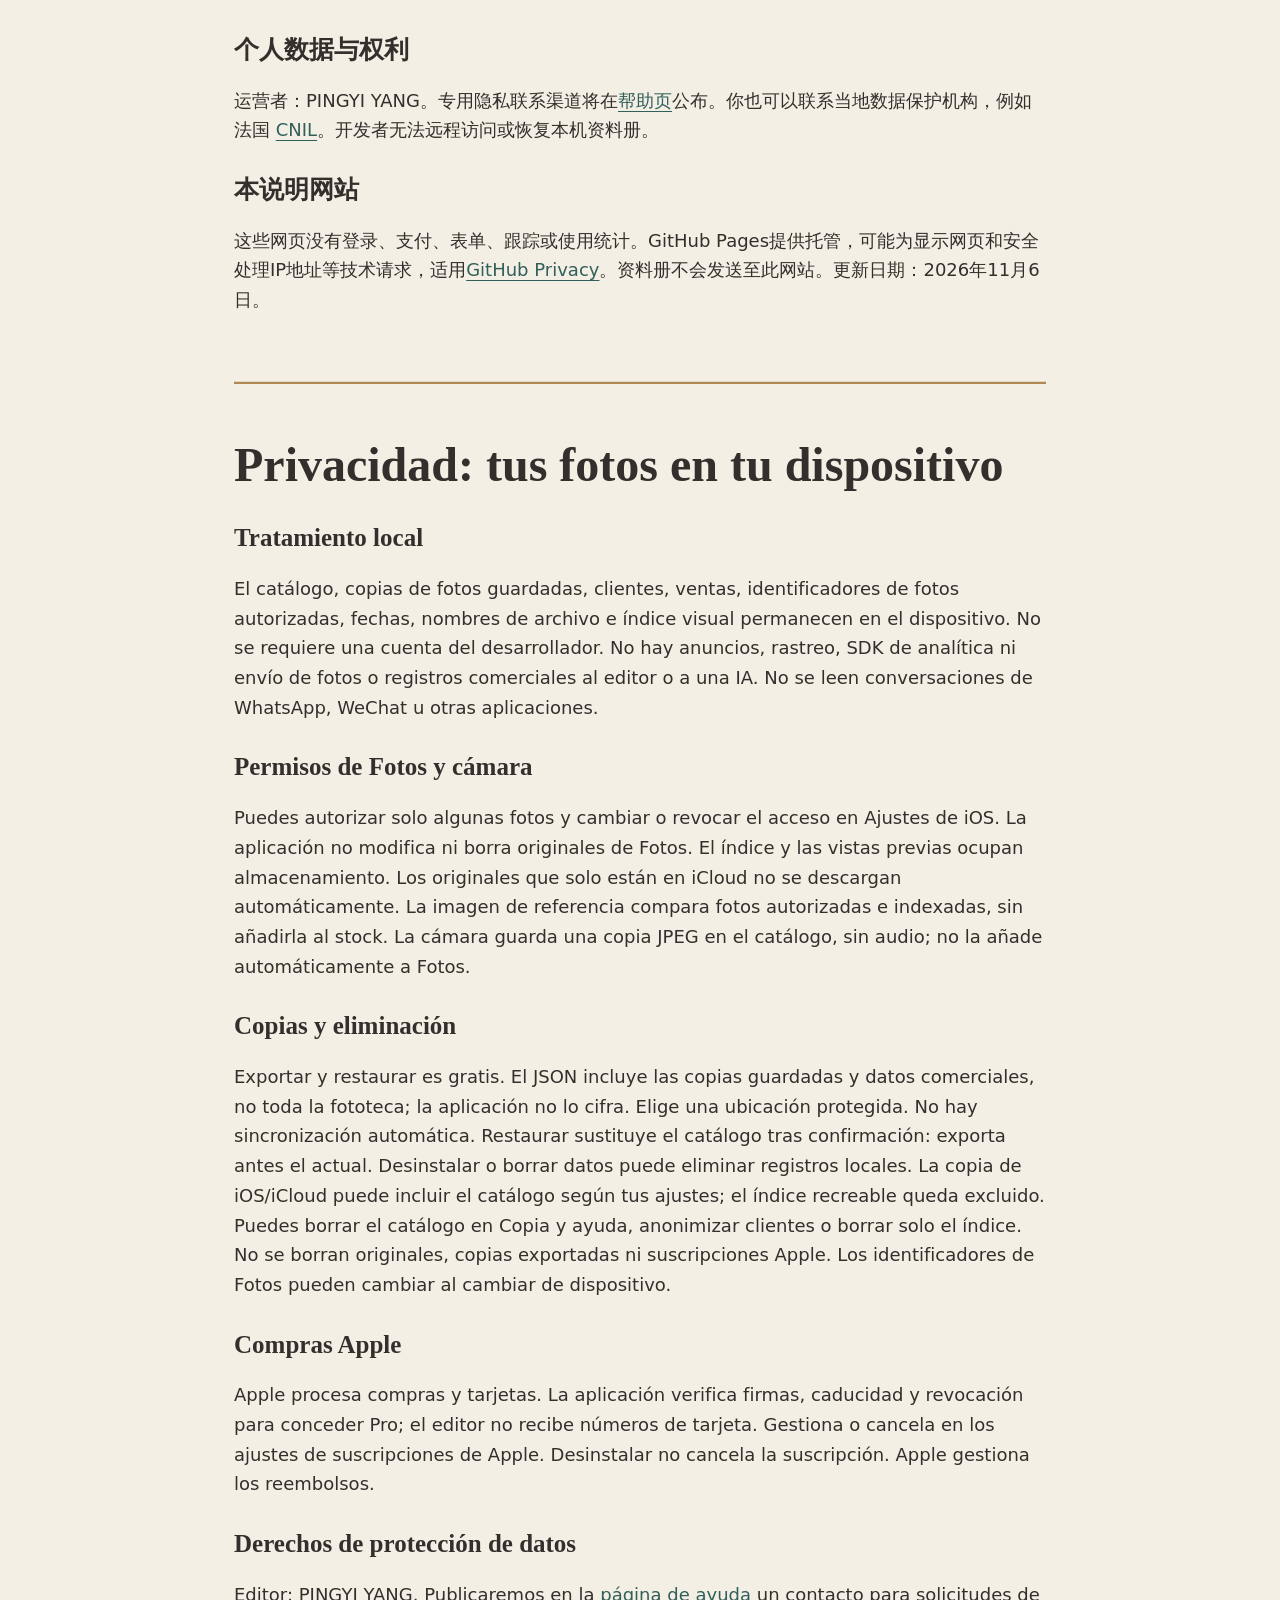
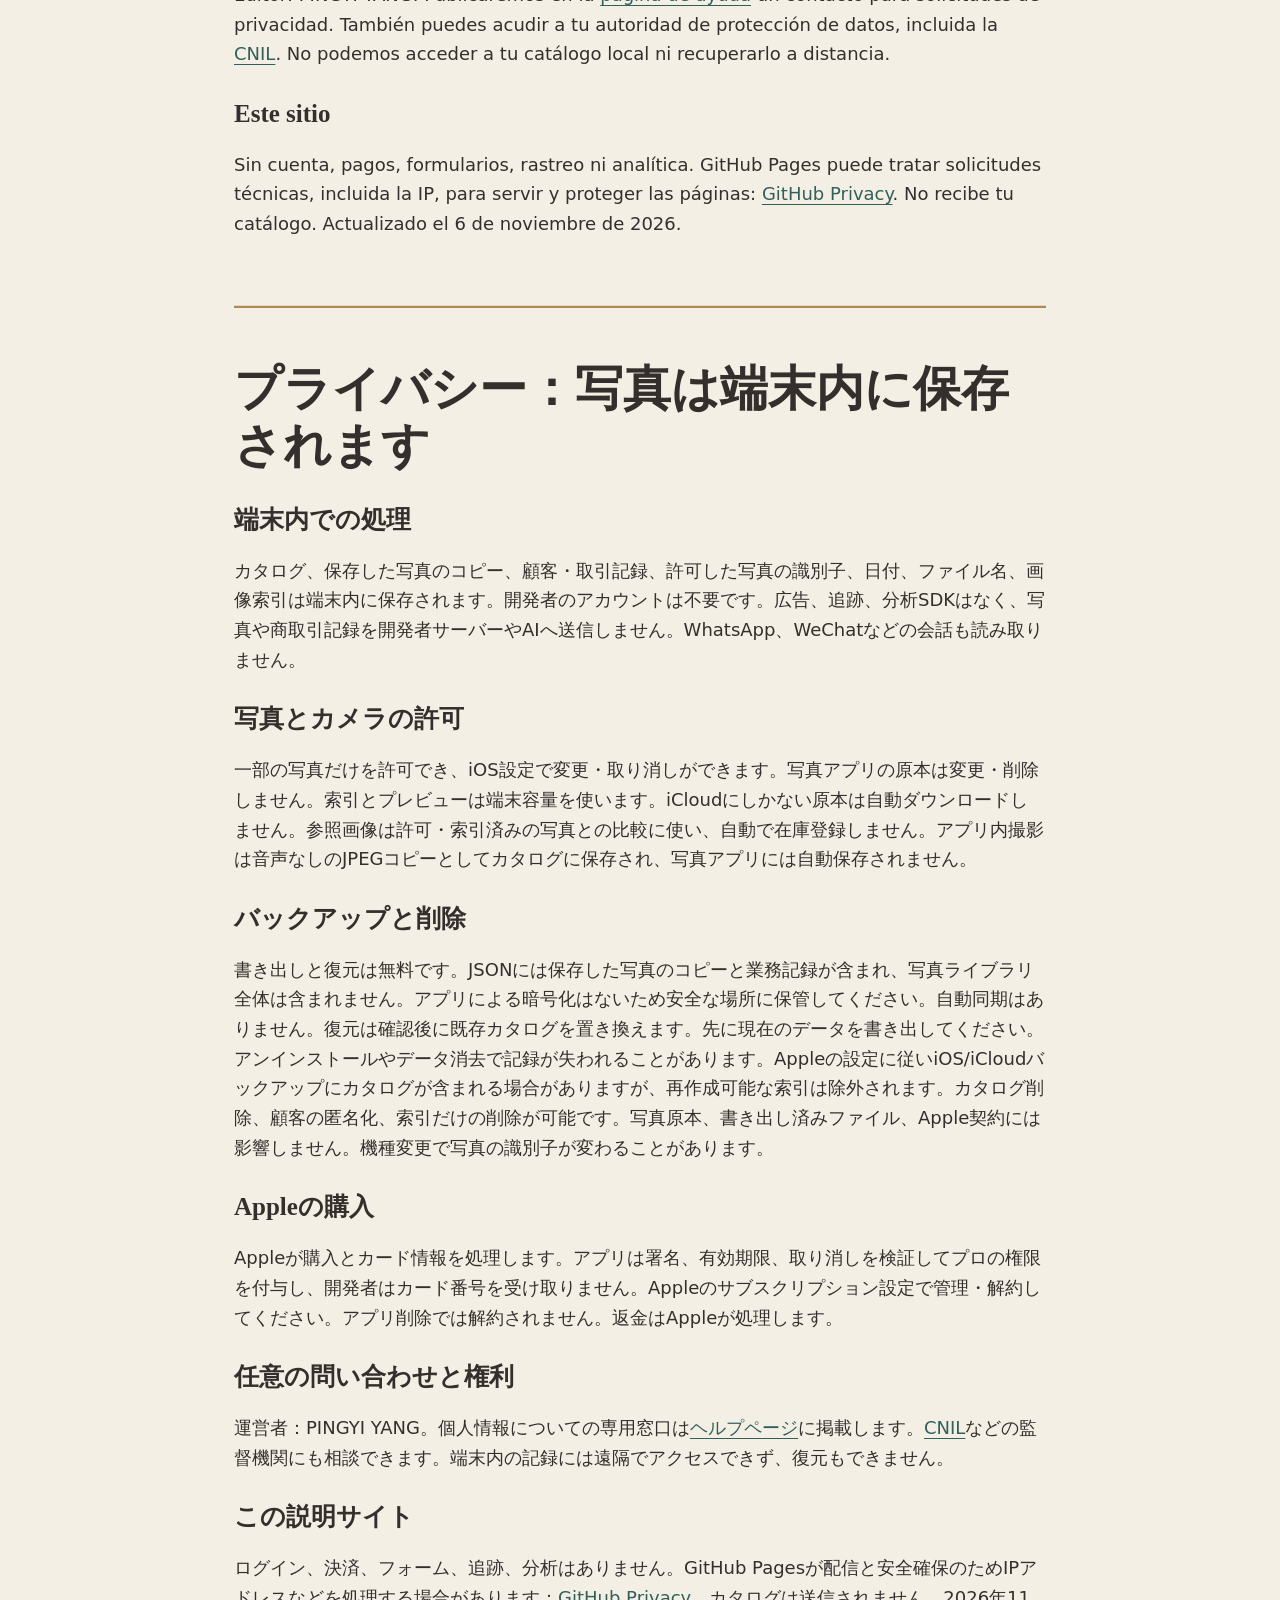
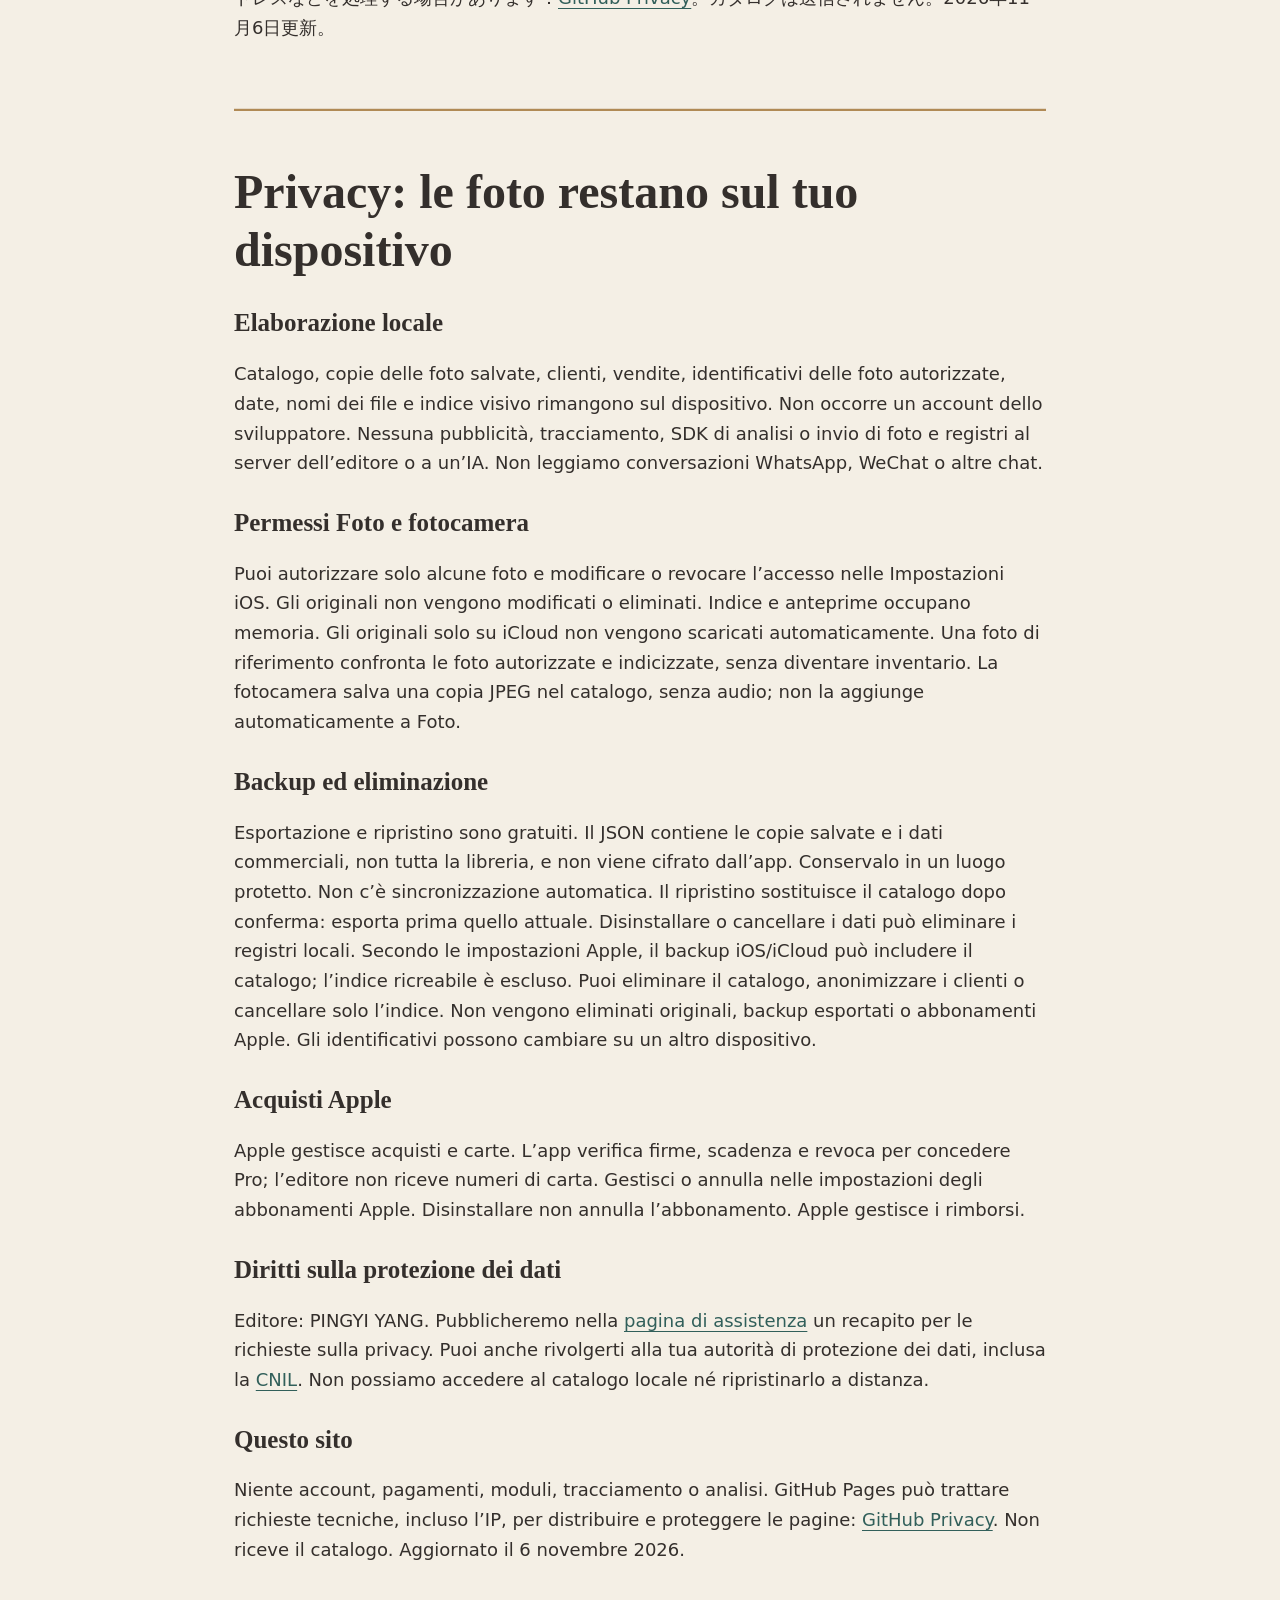
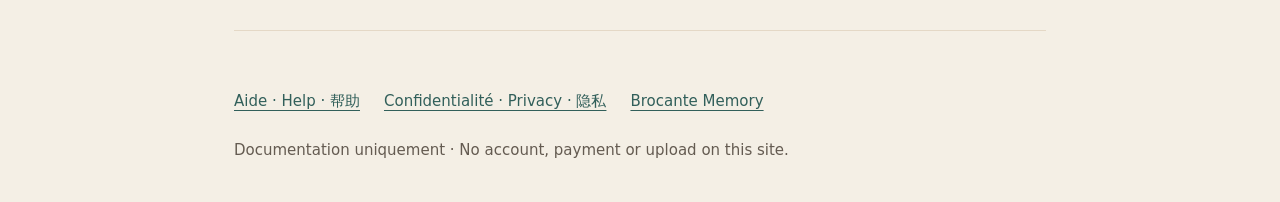
==== commit f4534354: "Remove personal contact address from support pages" ====
--- a/privacy.html
+++ b/privacy.html
@@ -1 +1 @@
-<!doctype html><html lang="fr"><head><meta charset="utf-8"><meta name="viewport" content="width=device-width,initial-scale=1"><title>Brocante Memory — Confidentialité</title><link rel="stylesheet" href="./support.css"><meta http-equiv="Content-Security-Policy" content="default-src 'none'; style-src 'self'; img-src 'self'; base-uri 'none'; form-action 'none'; object-src 'none'"></head><body><header><img src="./icon.svg" alt=""><strong>Brocante Memory</strong></header><main><nav aria-label="Languages"><a href="./privacy.html#fr" lang="fr">Français</a><a href="./privacy.html#en" lang="en">English</a><a href="./privacy.html#zh" lang="zh">中文</a><a href="./privacy.html#es" lang="es">Español</a><a href="./privacy.html#ja" lang="ja">日本語</a><a href="./privacy.html#it" lang="it">Italiano</a></nav><section class="language" id="fr" lang="fr"><h1>Vos photos, sur votre appareil.</h1><p>Brocante Memory est un carnet local de photos, d’objets, de clients et de ventes. Cette version n’envoie pas vos photos, votre index, vos clients ou vos écritures à un serveur de l’éditeur. Elle n’intègre ni publicité, ni suivi publicitaire, ni service de mesure d’audience.</p><h2>Accès à la photothèque</h2><p>L’accès est demandé uniquement lorsque vous choisissez de l’autoriser. Vous déterminez l’étendue de l’accès dans les réglages du système, y compris un accès limité à certaines photos. L’application utilise les identifiants locaux, noms de fichiers, dates et caractéristiques visuelles des photos autorisées pour créer un index sur l’appareil. Elle ne modifie ni ne supprime les originaux. Les aperçus et l’index utilisent du stockage.</p><h2>Photos de référence et appareil photo</h2><p>Une photo de référence sert à comparer les images déjà indexées et autorisées ; elle n’est pas ajoutée automatiquement au stock. Une photo prise dans l’application est convertie en JPEG pour le carnet ; elle n’est pas automatiquement enregistrée dans la photothèque du téléphone. La fonction photo n’enregistre pas de son.</p><h2>Votre carnet</h2><p>Vous choisissez les photos à enregistrer dans le carnet et les clients, ventes et paiements à y associer. Une copie de consultation est alors conservée dans le stockage privé de l’application. Aucune conversation WhatsApp, WeChat ou autre messagerie n’est lue. Un acheteur n’est jamais deviné à partir d’une photo.</p><h2>Sauvegardes et suppression</h2><p>L’export et la restauration restent accessibles sans abonnement. Les sauvegardes JSON contiennent les copies de photos enregistrées dans le carnet ainsi que les informations commerciales. Ces fichiers ne sont pas chiffrés par l’application. Vous choisissez leur destination dans le sélecteur de fichiers du système ; un fournisseur cloud choisi par vous applique ses propres conditions. Il n’y a pas de synchronisation automatique. La désinstallation de l’application ou la suppression de ses données peut effacer le carnet et l’index locaux. Exportez votre carnet et vérifiez sa restauration avant de changer d’appareil ou de supprimer l’application.</p><h2>Sauvegarde système iOS</h2><p>Selon vos réglages Apple, la sauvegarde système de votre appareil peut inclure le carnet. Elle est gérée par Apple et ne constitue pas une synchronisation fournie par l’éditeur. L’index de recherche, qui peut être recréé, est exclu de la sauvegarde système.</p><h2>Achats Apple</h2><p>Apple traite les achats et abonnements. L’application vérifie les transactions signées, leur produit, leur expiration et leur révocation pour accorder les droits Pro. Aucun numéro de carte n’est transmis à l’éditeur. La suppression de l’application n’annule pas l’abonnement ; gérez-le dans les réglages Apple.</p><h2>Contact et version du document</h2><p>Éditeur : PINGYI YANG. Contact : <a href="mailto:yangpingyiart@gmail.com">yangpingyiart@gmail.com</a>. Version du 6 novembre 2026. </p><h2>Ce site documentaire</h2><p>Ce site ne contient ni formulaire, ni publicité, ni outil de mesure d’audience. GitHub Pages héberge ces pages et peut traiter les données techniques nécessaires à leur affichage et à leur sécurité (dont l’adresse IP), selon sa <a href="https://docs.github.com/en/site-policy/privacy-policies/github-general-privacy-statement">politique de confidentialité</a>. Aucun carnet ou photo n’est envoyé à ce site.</p><h2>Assistance volontaire et droits</h2><p>Si vous écrivez volontairement à <a href="mailto:yangpingyiart@gmail.com">yangpingyiart@gmail.com</a>, votre adresse et les informations transmises servent à répondre et suivre votre demande, sur la base de notre intérêt légitime à fournir une assistance. Elles sont conservées pendant la durée nécessaire à la demande et aux obligations légales. L’éditeur et son fournisseur de messagerie les traitent ; n’envoyez pas votre carnet complet ou les données de tiers. Le fournisseur peut traiter des données hors EEE : <a href="https://policies.google.com/privacy">Google Privacy</a>. Vous pouvez demander les droits applicables d’accès, de rectification, d’effacement, d’opposition, de limitation et de portabilité à cette adresse, ou saisir la <a href="https://www.cnil.fr/fr/mes-demarches/les-droits-pour-maitriser-vos-donnees-personnelles">CNIL</a>. Nous ne pouvons pas accéder ou restaurer votre carnet à distance.</p></section><section class="language" id="en" lang="en"><h1>Privacy — your photos stay on your device</h1><h2>Local processing</h2><p>Brocante Memory stores your catalogue, saved photo copies, customer and transaction records, authorized photo identifiers, dates, filenames and visual index on this device. No developer account is required. The app has no advertising, tracking, analytics SDK or developer upload of your photos or commercial records. Images are not sent to an AI service. It does not read WhatsApp, WeChat or other conversations.</p><h2>Photo and camera permission</h2><p>You choose which photos to authorize, including limited access, and can change or revoke access in iOS Settings. The app does not change or delete Photos originals. The visual index and previews use device storage; iCloud-only originals are not automatically downloaded. A reference photo compares authorized, indexed images and is not automatically saved as stock. Camera captures are stored as JPEG copies in the catalogue, without audio; they are not automatically saved to Photos.</p><h2>Backups, deletion and changing devices</h2><p>Export and restore are free. Exported JSON includes saved photo copies and commercial records, not your entire photo library, and is not encrypted by the app. Choose a protected Files or cloud location. There is no automatic sync. Restore replaces the local catalogue after confirmation; back up the current one first. Uninstalling or clearing app data may erase local records. iOS/iCloud device backup may include the catalogue according to your Apple settings; the recreatable search index is excluded. Delete the catalogue in Backup & help, anonymize customers in My customers, or delete the library index separately. These actions do not erase Photos originals, your exported backups or Apple subscriptions. Library identifiers may differ on another device.</p><h2>Apple subscriptions</h2><p>Apple processes purchases and card data; the app verifies signed transactions, expiry and revocation locally to grant Pro. The developer receives no card number. Manage or cancel using Apple subscription settings; deleting the app does not cancel a subscription. Apple handles refunds.</p><h2>Optional support email and your rights</h2><p>Operator: PINGYI YANG. If you voluntarily email <a href="mailto:yangpingyiart@gmail.com">yangpingyiart@gmail.com</a>, your email address and information you provide are used to answer and follow up on your request, on the basis of the legitimate interest in providing support. They are kept only as long as needed for that request and any legal obligation. The operator and email provider process them; do not send your complete catalogue or third-party information. The email provider may process data outside the EEA; see <a href="https://policies.google.com/privacy">Google Privacy</a>. Contact the same address for applicable access, correction, deletion, objection, restriction or portability requests; you can also contact your data protection authority, including <a href="https://www.cnil.fr/fr/mes-demarches/les-droits-pour-maitriser-vos-donnees-personnelles">CNIL</a>. The developer cannot remotely access or recover your local catalogue.</p><h2>This documentation website</h2><p>These pages have no login, payment, form, tracking or analytics. GitHub Pages hosts them and may process technical requests, including IP addresses, for delivery and security under <a href="https://docs.github.com/en/site-policy/privacy-policies/github-general-privacy-statement">GitHub Privacy</a>. Your catalogue is not sent to this site. Updated 6 November 2026.</p></section><section class="language" id="zh" lang="zh"><h1>隐私政策：照片保存在你的设备上</h1><h2>本机处理</h2><p>Brocante Memory 在本机保存资料册、已保存照片副本、客户及交易记录，以及已授权相册照片的标识、日期、文件名和视觉索引。不需要开发者账户；没有广告、跟踪或分析SDK，不向开发者服务器上传照片与商业记录，也不把图片传给AI服务。不读取WhatsApp、微信或其他聊天内容。</p><h2>相册与相机权限</h2><p>你可以只授权部分照片，并在iOS设置中更改或撤销权限。应用不修改或删除系统相册原图。索引和预览会占用手机存储；仅在iCloud中的原图不会自动下载。参考图片用于比较已授权、已索引的图片，不会自动成为库存。应用内拍摄的照片以JPEG副本保存在资料册，不录音，也不会自动保存到系统相册。</p><h2>备份、删除与换机</h2><p>导出和恢复免费。导出的JSON包含资料册中保存的照片副本与商业记录，不包含整个手机相册，且未由应用加密；请存入受保护的位置。没有自动同步。恢复会在确认后替换本机资料册，请先另存当前备份。卸载或清理数据可能清除本机资料。按照你的Apple设置，系统或iCloud设备备份可能包含资料册；可重建的相册索引不进入系统备份。可以在“备份与帮助”删除资料册，在“我的客户”匿名化客户，或单独删除相册索引。这些操作不会删除系统相册原图、已导出的备份，也不会取消Apple订阅。换机后相册标识可能改变。</p><h2>Apple订阅</h2><p>Apple处理购买与银行卡资料；应用在本机验证交易签名、到期和撤销情况来授予专业版权限。开发者不接收银行卡号。请通过Apple订阅设置管理或取消，卸载应用不会自动取消订阅；退款由Apple处理。</p><h2>自愿发送的客服邮件与权利</h2><p>运营者：PINGYI YANG。你主动发送到<a href="mailto:yangpingyiart@gmail.com">yangpingyiart@gmail.com</a>的邮箱地址及内容，仅用于回复和跟进请求，依据提供客服的合法利益处理，保留至完成请求及适用法律要求所需的期限。运营者与邮件服务商处理这些信息；请勿发送完整资料册或第三方个人资料。邮件服务商可能在欧洲经济区外处理数据，详见<a href="https://policies.google.com/privacy">Google Privacy</a>。可通过该邮箱申请适用的访问、更正、删除、反对、限制或可携带权利，也可向数据保护机构（包括<a href="https://www.cnil.fr/fr/mes-demarches/les-droits-pour-maitriser-vos-donnees-personnelles">CNIL</a>）投诉。开发者无法远程访问或恢复本机资料册。</p><h2>本说明网站</h2><p>这些网页没有登录、支付、表单、跟踪或使用统计。GitHub Pages提供托管，可能为显示网页和安全处理IP地址等技术请求，适用<a href="https://docs.github.com/en/site-policy/privacy-policies/github-general-privacy-statement">GitHub Privacy</a>。资料册不会发送至此网站。更新日期：2026年11月6日。</p></section><section class="language" id="es" lang="es"><h1>Privacidad: tus fotos en tu dispositivo</h1><h2>Tratamiento local</h2><p>El catálogo, copias de fotos guardadas, clientes, ventas, identificadores de fotos autorizadas, fechas, nombres de archivo e índice visual permanecen en el dispositivo. No se requiere una cuenta del desarrollador. No hay anuncios, rastreo, SDK de analítica ni envío de fotos o registros comerciales al editor o a una IA. No se leen conversaciones de WhatsApp, WeChat u otras aplicaciones.</p><h2>Permisos de Fotos y cámara</h2><p>Puedes autorizar solo algunas fotos y cambiar o revocar el acceso en Ajustes de iOS. La aplicación no modifica ni borra originales de Fotos. El índice y las vistas previas ocupan almacenamiento. Los originales que solo están en iCloud no se descargan automáticamente. La imagen de referencia compara fotos autorizadas e indexadas, sin añadirla al stock. La cámara guarda una copia JPEG en el catálogo, sin audio; no la añade automáticamente a Fotos.</p><h2>Copias y eliminación</h2><p>Exportar y restaurar es gratis. El JSON incluye las copias guardadas y datos comerciales, no toda la fototeca; la aplicación no lo cifra. Elige una ubicación protegida. No hay sincronización automática. Restaurar sustituye el catálogo tras confirmación: exporta antes el actual. Desinstalar o borrar datos puede eliminar registros locales. La copia de iOS/iCloud puede incluir el catálogo según tus ajustes; el índice recreable queda excluido. Puedes borrar el catálogo en Copia y ayuda, anonimizar clientes o borrar solo el índice. No se borran originales, copias exportadas ni suscripciones Apple. Los identificadores de Fotos pueden cambiar al cambiar de dispositivo.</p><h2>Compras Apple</h2><p>Apple procesa compras y tarjetas. La aplicación verifica firmas, caducidad y revocación para conceder Pro; el editor no recibe números de tarjeta. Gestiona o cancela en los ajustes de suscripciones de Apple. Desinstalar no cancela la suscripción. Apple gestiona los reembolsos.</p><h2>Correo de ayuda y derechos</h2><p>Editor: PINGYI YANG, <a href="mailto:yangpingyiart@gmail.com">yangpingyiart@gmail.com</a>. El correo y la información que envías voluntariamente se usan para responder y seguir tu solicitud, por el interés legítimo de ofrecer asistencia. Se conservan solo el tiempo necesario para la solicitud y las obligaciones legales. Los trata el editor y su proveedor de correo; no envíes tu catálogo completo ni datos de terceros. El proveedor puede tratarlos fuera del EEE: <a href="https://policies.google.com/privacy">Google Privacy</a>. Escribe para ejercer los derechos aplicables de acceso, rectificación, supresión, oposición, limitación o portabilidad. También puedes reclamar ante tu autoridad de protección de datos, incluida la <a href="https://www.cnil.fr/fr/mes-demarches/les-droits-pour-maitriser-vos-donnees-personnelles">CNIL</a>. No podemos acceder ni recuperar tu catálogo de forma remota.</p><h2>Este sitio</h2><p>Sin cuenta, pagos, formularios, rastreo ni analítica. GitHub Pages puede tratar solicitudes técnicas, incluida la IP, para servir y proteger las páginas: <a href="https://docs.github.com/en/site-policy/privacy-policies/github-general-privacy-statement">GitHub Privacy</a>. No recibe tu catálogo. Actualizado el 6 de noviembre de 2026.</p></section><section class="language" id="ja" lang="ja"><h1>プライバシー：写真は端末内に保存されます</h1><h2>端末内での処理</h2><p>カタログ、保存した写真のコピー、顧客・取引記録、許可した写真の識別子、日付、ファイル名、画像索引は端末内に保存されます。開発者のアカウントは不要です。広告、追跡、分析SDKはなく、写真や商取引記録を開発者サーバーやAIへ送信しません。WhatsApp、WeChatなどの会話も読み取りません。</p><h2>写真とカメラの許可</h2><p>一部の写真だけを許可でき、iOS設定で変更・取り消しができます。写真アプリの原本は変更・削除しません。索引とプレビューは端末容量を使います。iCloudにしかない原本は自動ダウンロードしません。参照画像は許可・索引済みの写真との比較に使い、自動で在庫登録しません。アプリ内撮影は音声なしのJPEGコピーとしてカタログに保存され、写真アプリには自動保存されません。</p><h2>バックアップと削除</h2><p>書き出しと復元は無料です。JSONには保存した写真のコピーと業務記録が含まれ、写真ライブラリ全体は含まれません。アプリによる暗号化はないため安全な場所に保管してください。自動同期はありません。復元は確認後に既存カタログを置き換えます。先に現在のデータを書き出してください。アンインストールやデータ消去で記録が失われることがあります。Appleの設定に従いiOS/iCloudバックアップにカタログが含まれる場合がありますが、再作成可能な索引は除外されます。カタログ削除、顧客の匿名化、索引だけの削除が可能です。写真原本、書き出し済みファイル、Apple契約には影響しません。機種変更で写真の識別子が変わることがあります。</p><h2>Appleの購入</h2><p>Appleが購入とカード情報を処理します。アプリは署名、有効期限、取り消しを検証してプロの権限を付与し、開発者はカード番号を受け取りません。Appleのサブスクリプション設定で管理・解約してください。アプリ削除では解約されません。返金はAppleが処理します。</p><h2>任意の問い合わせと権利</h2><p>運営者：PINGYI YANG、<a href="mailto:yangpingyiart@gmail.com">yangpingyiart@gmail.com</a>。任意に送るメールアドレスと内容はサポート提供の正当な利益に基づき回答・対応に使用し、対応と法的義務に必要な期間だけ保管します。運営者とメール事業者が処理します。カタログ全体や第三者の個人情報は送らないでください。事業者はEEA域外で処理する場合があります：<a href="https://policies.google.com/privacy">Google Privacy</a>。適用される開示、訂正、削除、異議、制限、移転の権利は同じ窓口へ連絡してください。<a href="https://www.cnil.fr/fr/mes-demarches/les-droits-pour-maitriser-vos-donnees-personnelles">CNIL</a>などの監督機関へ申し立てもできます。端末内の記録は遠隔アクセス・復元できません。</p><h2>この説明サイト</h2><p>ログイン、決済、フォーム、追跡、分析はありません。GitHub Pagesが配信と安全確保のためIPアドレスなどを処理する場合があります：<a href="https://docs.github.com/en/site-policy/privacy-policies/github-general-privacy-statement">GitHub Privacy</a>。カタログは送信されません。2026年11月6日更新。</p></section><section class="language" id="it" lang="it"><h1>Privacy: le foto restano sul tuo dispositivo</h1><h2>Elaborazione locale</h2><p>Catalogo, copie delle foto salvate, clienti, vendite, identificativi delle foto autorizzate, date, nomi dei file e indice visivo rimangono sul dispositivo. Non occorre un account dello sviluppatore. Nessuna pubblicità, tracciamento, SDK di analisi o invio di foto e registri al server dell’editore o a un’IA. Non leggiamo conversazioni WhatsApp, WeChat o altre chat.</p><h2>Permessi Foto e fotocamera</h2><p>Puoi autorizzare solo alcune foto e modificare o revocare l’accesso nelle Impostazioni iOS. Gli originali non vengono modificati o eliminati. Indice e anteprime occupano memoria. Gli originali solo su iCloud non vengono scaricati automaticamente. Una foto di riferimento confronta le foto autorizzate e indicizzate, senza diventare inventario. La fotocamera salva una copia JPEG nel catalogo, senza audio; non la aggiunge automaticamente a Foto.</p><h2>Backup ed eliminazione</h2><p>Esportazione e ripristino sono gratuiti. Il JSON contiene le copie salvate e i dati commerciali, non tutta la libreria, e non viene cifrato dall’app. Conservalo in un luogo protetto. Non c’è sincronizzazione automatica. Il ripristino sostituisce il catalogo dopo conferma: esporta prima quello attuale. Disinstallare o cancellare i dati può eliminare i registri locali. Secondo le impostazioni Apple, il backup iOS/iCloud può includere il catalogo; l’indice ricreabile è escluso. Puoi eliminare il catalogo, anonimizzare i clienti o cancellare solo l’indice. Non vengono eliminati originali, backup esportati o abbonamenti Apple. Gli identificativi possono cambiare su un altro dispositivo.</p><h2>Acquisti Apple</h2><p>Apple gestisce acquisti e carte. L’app verifica firme, scadenza e revoca per concedere Pro; l’editore non riceve numeri di carta. Gestisci o annulla nelle impostazioni degli abbonamenti Apple. Disinstallare non annulla l’abbonamento. Apple gestisce i rimborsi.</p><h2>Email di assistenza e diritti</h2><p>Editore: PINGYI YANG, <a href="mailto:yangpingyiart@gmail.com">yangpingyiart@gmail.com</a>. L’indirizzo e i dati inviati volontariamente sono usati per rispondere e seguire la richiesta, sulla base del legittimo interesse a fornire assistenza. Sono conservati solo per il tempo necessario alla richiesta e agli obblighi di legge. Li trattano l’editore e il fornitore email; non inviare il catalogo completo o dati di terzi. Il fornitore può trattarli fuori dallo SEE: <a href="https://policies.google.com/privacy">Google Privacy</a>. Scrivi per i diritti applicabili di accesso, rettifica, cancellazione, opposizione, limitazione o portabilità. Puoi rivolgerti anche all’autorità competente, inclusa la <a href="https://www.cnil.fr/fr/mes-demarches/les-droits-pour-maitriser-vos-donnees-personnelles">CNIL</a>. Non possiamo accedere o recuperare da remoto il catalogo locale.</p><h2>Questo sito</h2><p>Niente account, pagamenti, moduli, tracciamento o analisi. GitHub Pages può trattare richieste tecniche, incluso l’IP, per distribuire e proteggere le pagine: <a href="https://docs.github.com/en/site-policy/privacy-policies/github-general-privacy-statement">GitHub Privacy</a>. Non riceve il catalogo. Aggiornato il 6 novembre 2026.</p></section></main><footer><nav><a href="./support.html">Aide · Help · 帮助</a><a href="./privacy.html">Confidentialité · Privacy · 隐私</a><a href="./index.html">Brocante Memory</a></nav><p>Documentation uniquement · No account, payment or upload on this site.</p></footer></body></html>+<!doctype html><html lang="fr"><head><meta charset="utf-8"><meta name="viewport" content="width=device-width,initial-scale=1"><title>Brocante Memory — Confidentialité</title><link rel="stylesheet" href="./support.css"><meta http-equiv="Content-Security-Policy" content="default-src 'none'; style-src 'self'; img-src 'self'; base-uri 'none'; form-action 'none'; object-src 'none'"></head><body><header><img src="./icon.svg" alt=""><strong>Brocante Memory</strong></header><main><nav aria-label="Languages"><a href="./privacy.html#fr" lang="fr">Français</a><a href="./privacy.html#en" lang="en">English</a><a href="./privacy.html#zh" lang="zh">中文</a><a href="./privacy.html#es" lang="es">Español</a><a href="./privacy.html#ja" lang="ja">日本語</a><a href="./privacy.html#it" lang="it">Italiano</a></nav><section class="language" id="fr" lang="fr"><h1>Vos photos, sur votre appareil.</h1><p>Brocante Memory est un carnet local de photos, d’objets, de clients et de ventes. Cette version n’envoie pas vos photos, votre index, vos clients ou vos écritures à un serveur de l’éditeur. Elle n’intègre ni publicité, ni suivi publicitaire, ni service de mesure d’audience.</p><h2>Accès à la photothèque</h2><p>L’accès est demandé uniquement lorsque vous choisissez de l’autoriser. Vous déterminez l’étendue de l’accès dans les réglages du système, y compris un accès limité à certaines photos. L’application utilise les identifiants locaux, noms de fichiers, dates et caractéristiques visuelles des photos autorisées pour créer un index sur l’appareil. Elle ne modifie ni ne supprime les originaux. Les aperçus et l’index utilisent du stockage.</p><h2>Photos de référence et appareil photo</h2><p>Une photo de référence sert à comparer les images déjà indexées et autorisées ; elle n’est pas ajoutée automatiquement au stock. Une photo prise dans l’application est convertie en JPEG pour le carnet ; elle n’est pas automatiquement enregistrée dans la photothèque du téléphone. La fonction photo n’enregistre pas de son.</p><h2>Votre carnet</h2><p>Vous choisissez les photos à enregistrer dans le carnet et les clients, ventes et paiements à y associer. Une copie de consultation est alors conservée dans le stockage privé de l’application. Aucune conversation WhatsApp, WeChat ou autre messagerie n’est lue. Un acheteur n’est jamais deviné à partir d’une photo.</p><h2>Sauvegardes et suppression</h2><p>L’export et la restauration restent accessibles sans abonnement. Les sauvegardes JSON contiennent les copies de photos enregistrées dans le carnet ainsi que les informations commerciales. Ces fichiers ne sont pas chiffrés par l’application. Vous choisissez leur destination dans le sélecteur de fichiers du système ; un fournisseur cloud choisi par vous applique ses propres conditions. Il n’y a pas de synchronisation automatique. La désinstallation de l’application ou la suppression de ses données peut effacer le carnet et l’index locaux. Exportez votre carnet et vérifiez sa restauration avant de changer d’appareil ou de supprimer l’application.</p><h2>Sauvegarde système iOS</h2><p>Selon vos réglages Apple, la sauvegarde système de votre appareil peut inclure le carnet. Elle est gérée par Apple et ne constitue pas une synchronisation fournie par l’éditeur. L’index de recherche, qui peut être recréé, est exclu de la sauvegarde système.</p><h2>Achats Apple</h2><p>Apple traite les achats et abonnements. L’application vérifie les transactions signées, leur produit, leur expiration et leur révocation pour accorder les droits Pro. Aucun numéro de carte n’est transmis à l’éditeur. La suppression de l’application n’annule pas l’abonnement ; gérez-le dans les réglages Apple.</p><h2>Contact et version du document</h2><p>Éditeur : PINGYI YANG. Version du 6 novembre 2026.</p><h2>Ce site documentaire</h2><p>Ce site ne contient ni formulaire, ni publicité, ni outil de mesure d’audience. GitHub Pages héberge ces pages et peut traiter les données techniques nécessaires à leur affichage et à leur sécurité (dont l’adresse IP), selon sa <a href="https://docs.github.com/en/site-policy/privacy-policies/github-general-privacy-statement">politique de confidentialité</a>. Aucun carnet ou photo n’est envoyé à ce site.</p><h2>Assistance volontaire et droits</h2><p>Pour toute demande relative à vos données, les coordonnées du contact dédié seront indiquées sur la <a href="./support.html#fr">page d’aide</a>. Vous pouvez également saisir la <a href="https://www.cnil.fr/fr/mes-demarches/les-droits-pour-maitriser-vos-donnees-personnelles">CNIL</a>. Nous ne pouvons pas accéder à votre carnet local ni le restaurer à distance.</p></section><section class="language" id="en" lang="en"><h1>Privacy — your photos stay on your device</h1><h2>Local processing</h2><p>Brocante Memory stores your catalogue, saved photo copies, customer and transaction records, authorized photo identifiers, dates, filenames and visual index on this device. No developer account is required. The app has no advertising, tracking, analytics SDK or developer upload of your photos or commercial records. Images are not sent to an AI service. It does not read WhatsApp, WeChat or other conversations.</p><h2>Photo and camera permission</h2><p>You choose which photos to authorize, including limited access, and can change or revoke access in iOS Settings. The app does not change or delete Photos originals. The visual index and previews use device storage; iCloud-only originals are not automatically downloaded. A reference photo compares authorized, indexed images and is not automatically saved as stock. Camera captures are stored as JPEG copies in the catalogue, without audio; they are not automatically saved to Photos.</p><h2>Backups, deletion and changing devices</h2><p>Export and restore are free. Exported JSON includes saved photo copies and commercial records, not your entire photo library, and is not encrypted by the app. Choose a protected Files or cloud location. There is no automatic sync. Restore replaces the local catalogue after confirmation; back up the current one first. Uninstalling or clearing app data may erase local records. iOS/iCloud device backup may include the catalogue according to your Apple settings; the recreatable search index is excluded. Delete the catalogue in Backup & help, anonymize customers in My customers, or delete the library index separately. These actions do not erase Photos originals, your exported backups or Apple subscriptions. Library identifiers may differ on another device.</p><h2>Apple subscriptions</h2><p>Apple processes purchases and card data; the app verifies signed transactions, expiry and revocation locally to grant Pro. The developer receives no card number. Manage or cancel using Apple subscription settings; deleting the app does not cancel a subscription. Apple handles refunds.</p><h2>Privacy requests</h2><p>Operator: PINGYI YANG. A dedicated contact for privacy requests will be listed on the <a href="./support.html#en">help page</a>. You can also contact your data protection authority, including the <a href="https://www.cnil.fr/fr/mes-demarches/les-droits-pour-maitriser-vos-donnees-personnelles">CNIL</a>. The developer cannot access or recover your local catalogue remotely.</p><h2>This documentation website</h2><p>These pages have no login, payment, form, tracking or analytics. GitHub Pages hosts them and may process technical requests, including IP addresses, for delivery and security under <a href="https://docs.github.com/en/site-policy/privacy-policies/github-general-privacy-statement">GitHub Privacy</a>. Your catalogue is not sent to this site. Updated 6 November 2026.</p></section><section class="language" id="zh" lang="zh"><h1>隐私政策：照片保存在你的设备上</h1><h2>本机处理</h2><p>Brocante Memory 在本机保存资料册、已保存照片副本、客户及交易记录，以及已授权相册照片的标识、日期、文件名和视觉索引。不需要开发者账户；没有广告、跟踪或分析SDK，不向开发者服务器上传照片与商业记录，也不把图片传给AI服务。不读取WhatsApp、微信或其他聊天内容。</p><h2>相册与相机权限</h2><p>你可以只授权部分照片，并在iOS设置中更改或撤销权限。应用不修改或删除系统相册原图。索引和预览会占用手机存储；仅在iCloud中的原图不会自动下载。参考图片用于比较已授权、已索引的图片，不会自动成为库存。应用内拍摄的照片以JPEG副本保存在资料册，不录音，也不会自动保存到系统相册。</p><h2>备份、删除与换机</h2><p>导出和恢复免费。导出的JSON包含资料册中保存的照片副本与商业记录，不包含整个手机相册，且未由应用加密；请存入受保护的位置。没有自动同步。恢复会在确认后替换本机资料册，请先另存当前备份。卸载或清理数据可能清除本机资料。按照你的Apple设置，系统或iCloud设备备份可能包含资料册；可重建的相册索引不进入系统备份。可以在“备份与帮助”删除资料册，在“我的客户”匿名化客户，或单独删除相册索引。这些操作不会删除系统相册原图、已导出的备份，也不会取消Apple订阅。换机后相册标识可能改变。</p><h2>Apple订阅</h2><p>Apple处理购买与银行卡资料；应用在本机验证交易签名、到期和撤销情况来授予专业版权限。开发者不接收银行卡号。请通过Apple订阅设置管理或取消，卸载应用不会自动取消订阅；退款由Apple处理。</p><h2>个人数据与权利</h2><p>运营者：PINGYI YANG。专用隐私联系渠道将在<a href="./support.html#zh">帮助页</a>公布。你也可以联系当地数据保护机构，例如法国 <a href="https://www.cnil.fr/fr/mes-demarches/les-droits-pour-maitriser-vos-donnees-personnelles">CNIL</a>。开发者无法远程访问或恢复本机资料册。</p><h2>本说明网站</h2><p>这些网页没有登录、支付、表单、跟踪或使用统计。GitHub Pages提供托管，可能为显示网页和安全处理IP地址等技术请求，适用<a href="https://docs.github.com/en/site-policy/privacy-policies/github-general-privacy-statement">GitHub Privacy</a>。资料册不会发送至此网站。更新日期：2026年11月6日。</p></section><section class="language" id="es" lang="es"><h1>Privacidad: tus fotos en tu dispositivo</h1><h2>Tratamiento local</h2><p>El catálogo, copias de fotos guardadas, clientes, ventas, identificadores de fotos autorizadas, fechas, nombres de archivo e índice visual permanecen en el dispositivo. No se requiere una cuenta del desarrollador. No hay anuncios, rastreo, SDK de analítica ni envío de fotos o registros comerciales al editor o a una IA. No se leen conversaciones de WhatsApp, WeChat u otras aplicaciones.</p><h2>Permisos de Fotos y cámara</h2><p>Puedes autorizar solo algunas fotos y cambiar o revocar el acceso en Ajustes de iOS. La aplicación no modifica ni borra originales de Fotos. El índice y las vistas previas ocupan almacenamiento. Los originales que solo están en iCloud no se descargan automáticamente. La imagen de referencia compara fotos autorizadas e indexadas, sin añadirla al stock. La cámara guarda una copia JPEG en el catálogo, sin audio; no la añade automáticamente a Fotos.</p><h2>Copias y eliminación</h2><p>Exportar y restaurar es gratis. El JSON incluye las copias guardadas y datos comerciales, no toda la fototeca; la aplicación no lo cifra. Elige una ubicación protegida. No hay sincronización automática. Restaurar sustituye el catálogo tras confirmación: exporta antes el actual. Desinstalar o borrar datos puede eliminar registros locales. La copia de iOS/iCloud puede incluir el catálogo según tus ajustes; el índice recreable queda excluido. Puedes borrar el catálogo en Copia y ayuda, anonimizar clientes o borrar solo el índice. No se borran originales, copias exportadas ni suscripciones Apple. Los identificadores de Fotos pueden cambiar al cambiar de dispositivo.</p><h2>Compras Apple</h2><p>Apple procesa compras y tarjetas. La aplicación verifica firmas, caducidad y revocación para conceder Pro; el editor no recibe números de tarjeta. Gestiona o cancela en los ajustes de suscripciones de Apple. Desinstalar no cancela la suscripción. Apple gestiona los reembolsos.</p><h2>Derechos de protección de datos</h2><p>Editor: PINGYI YANG. Publicaremos en la <a href="./support.html#es">página de ayuda</a> un contacto para solicitudes de privacidad. También puedes acudir a tu autoridad de protección de datos, incluida la <a href="https://www.cnil.fr/fr/mes-demarches/les-droits-pour-maitriser-vos-donnees-personnelles">CNIL</a>. No podemos acceder a tu catálogo local ni recuperarlo a distancia.</p><h2>Este sitio</h2><p>Sin cuenta, pagos, formularios, rastreo ni analítica. GitHub Pages puede tratar solicitudes técnicas, incluida la IP, para servir y proteger las páginas: <a href="https://docs.github.com/en/site-policy/privacy-policies/github-general-privacy-statement">GitHub Privacy</a>. No recibe tu catálogo. Actualizado el 6 de noviembre de 2026.</p></section><section class="language" id="ja" lang="ja"><h1>プライバシー：写真は端末内に保存されます</h1><h2>端末内での処理</h2><p>カタログ、保存した写真のコピー、顧客・取引記録、許可した写真の識別子、日付、ファイル名、画像索引は端末内に保存されます。開発者のアカウントは不要です。広告、追跡、分析SDKはなく、写真や商取引記録を開発者サーバーやAIへ送信しません。WhatsApp、WeChatなどの会話も読み取りません。</p><h2>写真とカメラの許可</h2><p>一部の写真だけを許可でき、iOS設定で変更・取り消しができます。写真アプリの原本は変更・削除しません。索引とプレビューは端末容量を使います。iCloudにしかない原本は自動ダウンロードしません。参照画像は許可・索引済みの写真との比較に使い、自動で在庫登録しません。アプリ内撮影は音声なしのJPEGコピーとしてカタログに保存され、写真アプリには自動保存されません。</p><h2>バックアップと削除</h2><p>書き出しと復元は無料です。JSONには保存した写真のコピーと業務記録が含まれ、写真ライブラリ全体は含まれません。アプリによる暗号化はないため安全な場所に保管してください。自動同期はありません。復元は確認後に既存カタログを置き換えます。先に現在のデータを書き出してください。アンインストールやデータ消去で記録が失われることがあります。Appleの設定に従いiOS/iCloudバックアップにカタログが含まれる場合がありますが、再作成可能な索引は除外されます。カタログ削除、顧客の匿名化、索引だけの削除が可能です。写真原本、書き出し済みファイル、Apple契約には影響しません。機種変更で写真の識別子が変わることがあります。</p><h2>Appleの購入</h2><p>Appleが購入とカード情報を処理します。アプリは署名、有効期限、取り消しを検証してプロの権限を付与し、開発者はカード番号を受け取りません。Appleのサブスクリプション設定で管理・解約してください。アプリ削除では解約されません。返金はAppleが処理します。</p><h2>任意の問い合わせと権利</h2><p>運営者：PINGYI YANG。個人情報についての専用窓口は<a href="./support.html#ja">ヘルプページ</a>に掲載します。<a href="https://www.cnil.fr/fr/mes-demarches/les-droits-pour-maitriser-vos-donnees-personnelles">CNIL</a>などの監督機関にも相談できます。端末内の記録には遠隔でアクセスできず、復元もできません。</p><h2>この説明サイト</h2><p>ログイン、決済、フォーム、追跡、分析はありません。GitHub Pagesが配信と安全確保のためIPアドレスなどを処理する場合があります：<a href="https://docs.github.com/en/site-policy/privacy-policies/github-general-privacy-statement">GitHub Privacy</a>。カタログは送信されません。2026年11月6日更新。</p></section><section class="language" id="it" lang="it"><h1>Privacy: le foto restano sul tuo dispositivo</h1><h2>Elaborazione locale</h2><p>Catalogo, copie delle foto salvate, clienti, vendite, identificativi delle foto autorizzate, date, nomi dei file e indice visivo rimangono sul dispositivo. Non occorre un account dello sviluppatore. Nessuna pubblicità, tracciamento, SDK di analisi o invio di foto e registri al server dell’editore o a un’IA. Non leggiamo conversazioni WhatsApp, WeChat o altre chat.</p><h2>Permessi Foto e fotocamera</h2><p>Puoi autorizzare solo alcune foto e modificare o revocare l’accesso nelle Impostazioni iOS. Gli originali non vengono modificati o eliminati. Indice e anteprime occupano memoria. Gli originali solo su iCloud non vengono scaricati automaticamente. Una foto di riferimento confronta le foto autorizzate e indicizzate, senza diventare inventario. La fotocamera salva una copia JPEG nel catalogo, senza audio; non la aggiunge automaticamente a Foto.</p><h2>Backup ed eliminazione</h2><p>Esportazione e ripristino sono gratuiti. Il JSON contiene le copie salvate e i dati commerciali, non tutta la libreria, e non viene cifrato dall’app. Conservalo in un luogo protetto. Non c’è sincronizzazione automatica. Il ripristino sostituisce il catalogo dopo conferma: esporta prima quello attuale. Disinstallare o cancellare i dati può eliminare i registri locali. Secondo le impostazioni Apple, il backup iOS/iCloud può includere il catalogo; l’indice ricreabile è escluso. Puoi eliminare il catalogo, anonimizzare i clienti o cancellare solo l’indice. Non vengono eliminati originali, backup esportati o abbonamenti Apple. Gli identificativi possono cambiare su un altro dispositivo.</p><h2>Acquisti Apple</h2><p>Apple gestisce acquisti e carte. L’app verifica firme, scadenza e revoca per concedere Pro; l’editore non riceve numeri di carta. Gestisci o annulla nelle impostazioni degli abbonamenti Apple. Disinstallare non annulla l’abbonamento. Apple gestisce i rimborsi.</p><h2>Diritti sulla protezione dei dati</h2><p>Editore: PINGYI YANG. Pubblicheremo nella <a href="./support.html#it">pagina di assistenza</a> un recapito per le richieste sulla privacy. Puoi anche rivolgerti alla tua autorità di protezione dei dati, inclusa la <a href="https://www.cnil.fr/fr/mes-demarches/les-droits-pour-maitriser-vos-donnees-personnelles">CNIL</a>. Non possiamo accedere al catalogo locale né ripristinarlo a distanza.</p><h2>Questo sito</h2><p>Niente account, pagamenti, moduli, tracciamento o analisi. GitHub Pages può trattare richieste tecniche, incluso l’IP, per distribuire e proteggere le pagine: <a href="https://docs.github.com/en/site-policy/privacy-policies/github-general-privacy-statement">GitHub Privacy</a>. Non riceve il catalogo. Aggiornato il 6 novembre 2026.</p></section></main><footer><nav><a href="./support.html">Aide · Help · 帮助</a><a href="./privacy.html">Confidentialité · Privacy · 隐私</a><a href="./index.html">Brocante Memory</a></nav><p>Documentation uniquement · No account, payment or upload on this site.</p></footer></body></html>
